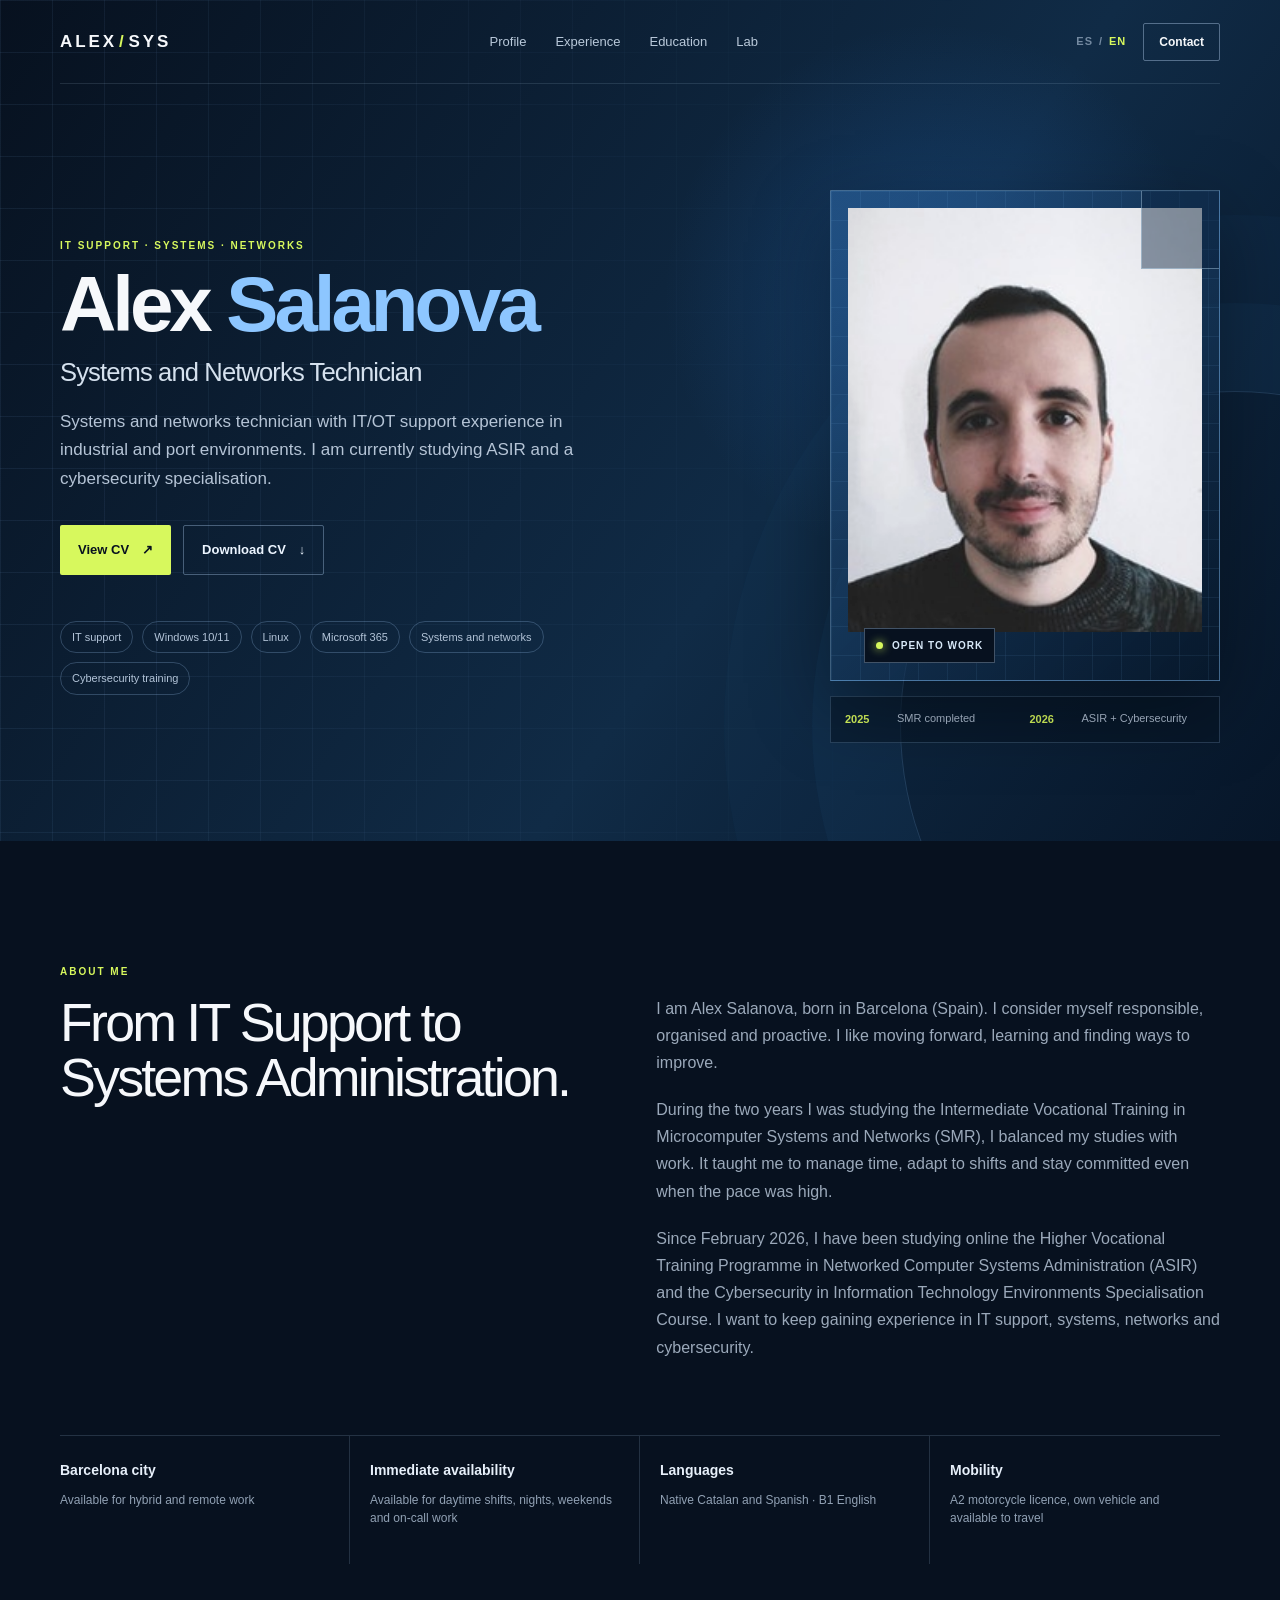
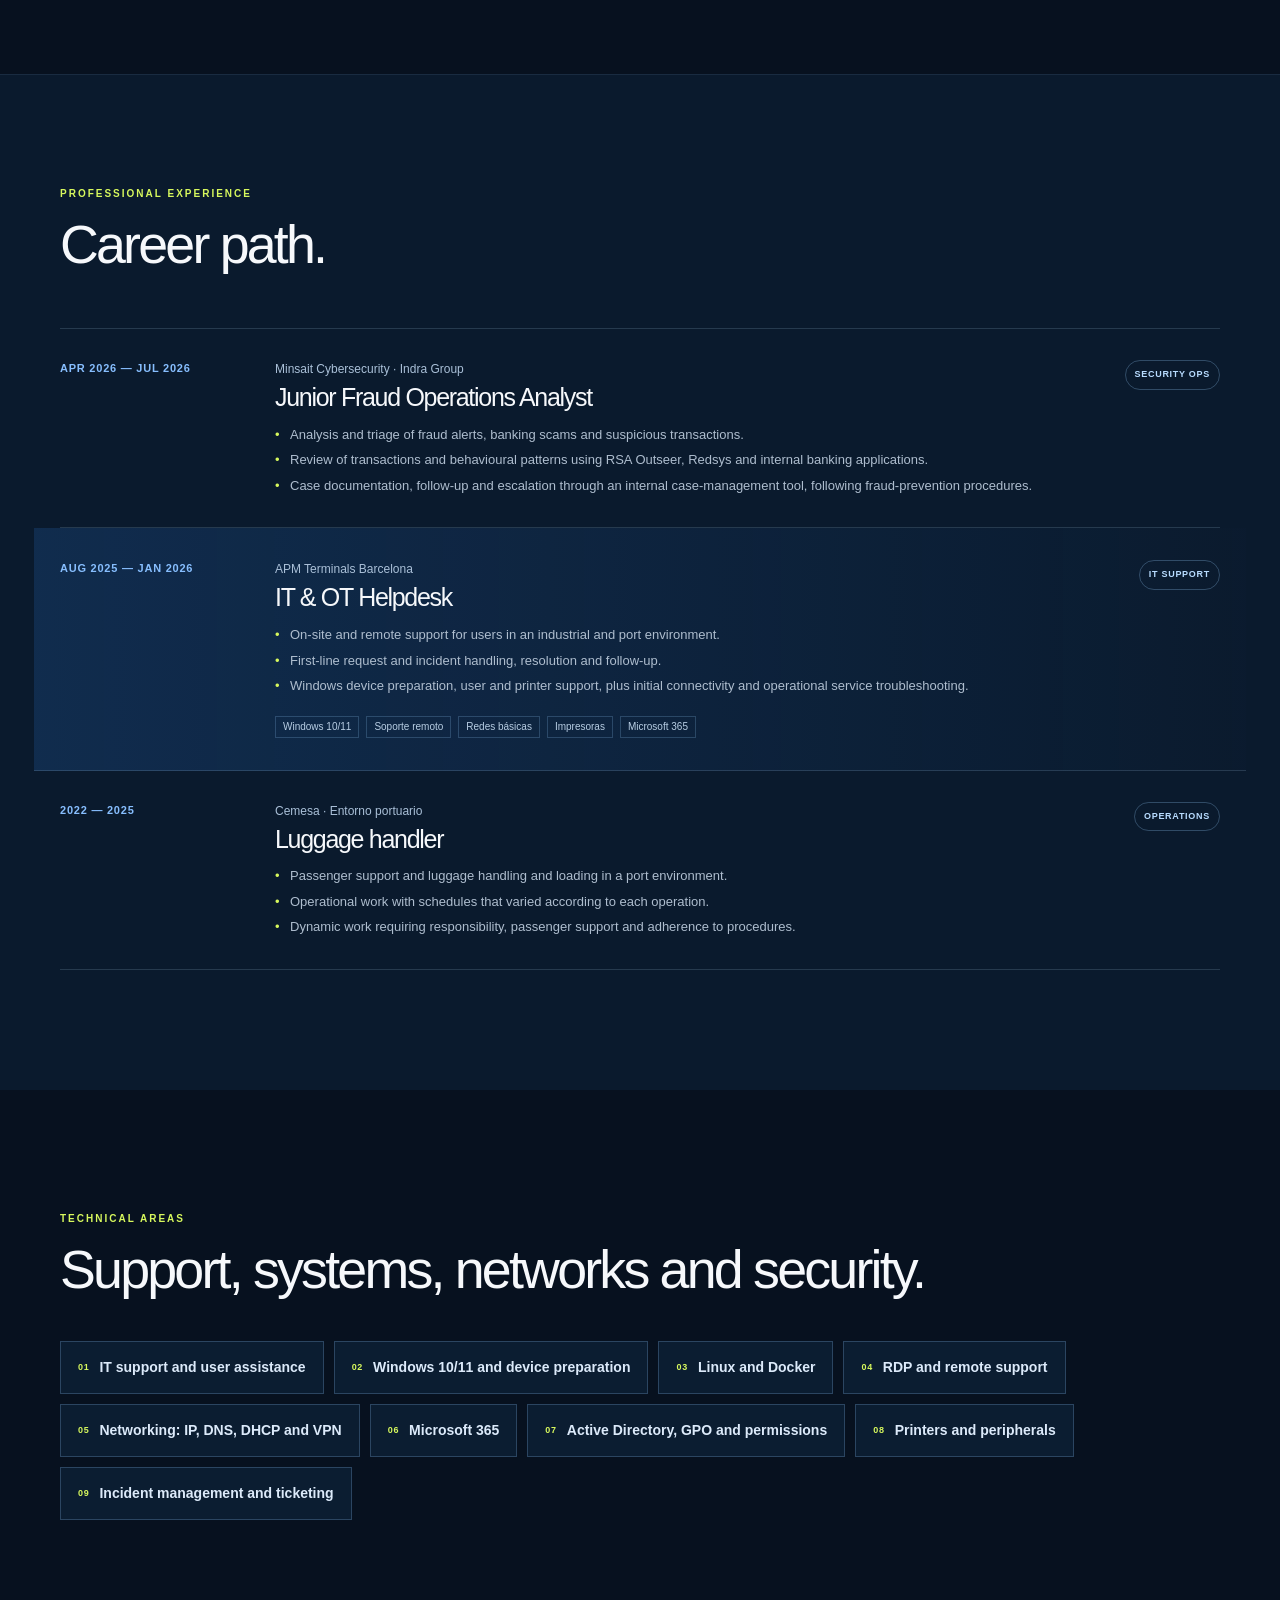
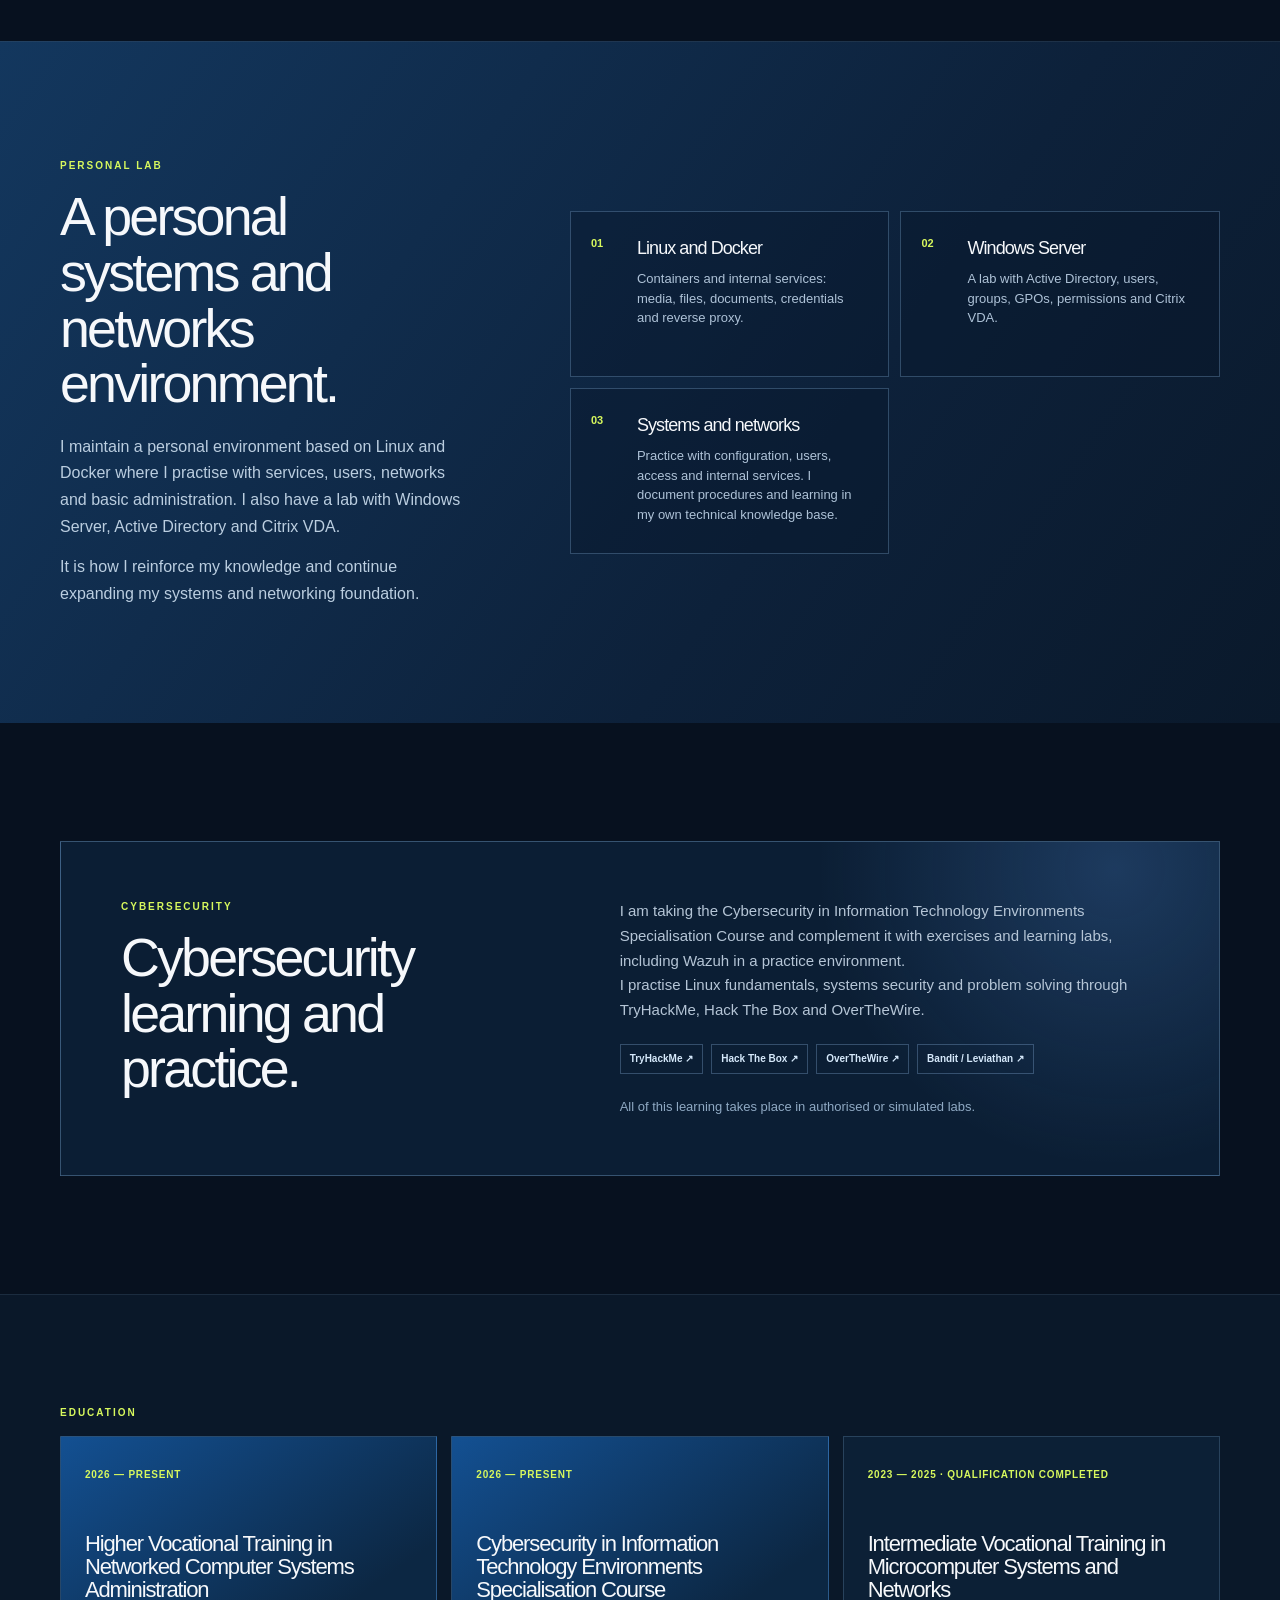
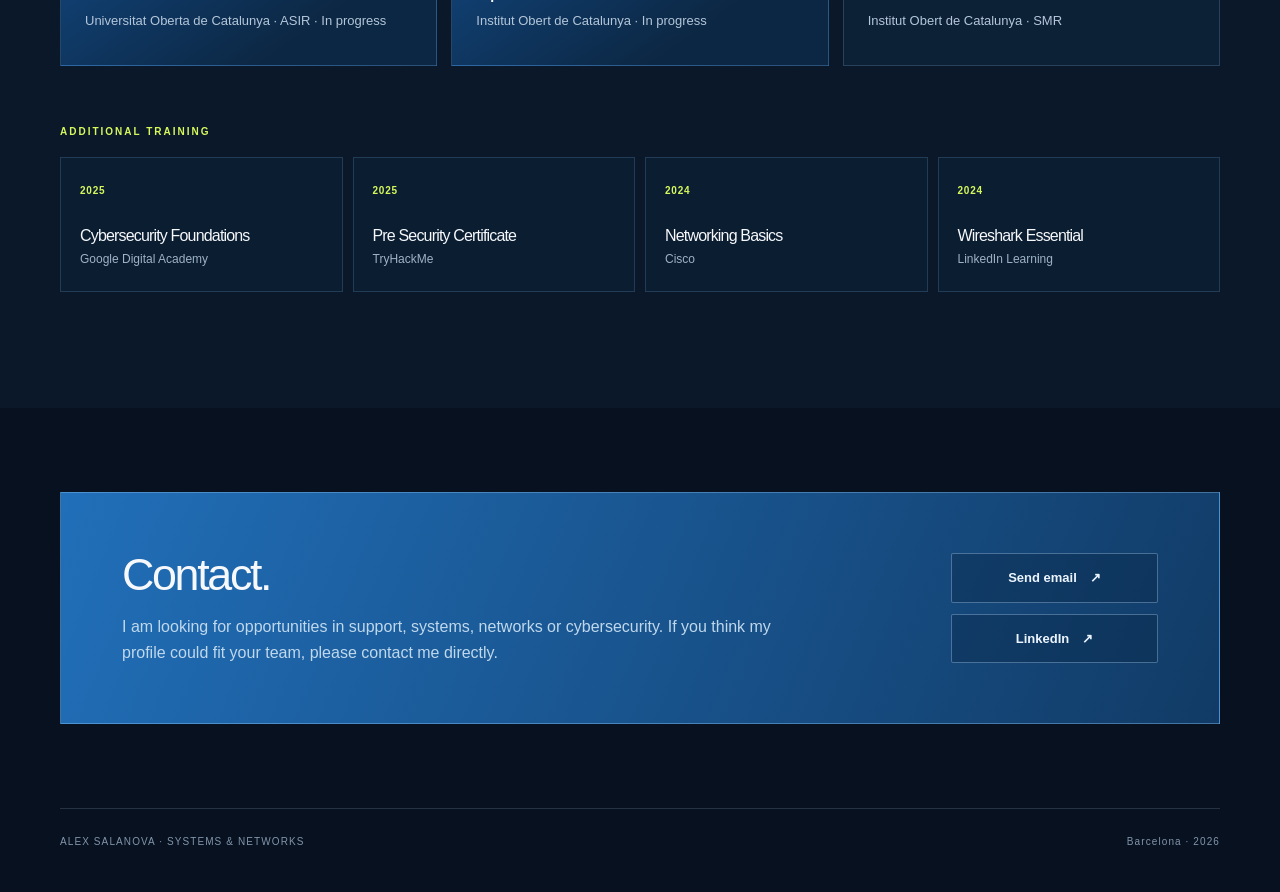
==== en/index.html @ 640f52ad "Add files via upload" ====
<!doctype html>
<html lang="en">
  <head>
    <meta charset="UTF-8" />
    <meta name="viewport" content="width=device-width, initial-scale=1.0" />
    <meta name="description" content="Professional portfolio of Alex Salanova, systems and networks technician based in Barcelona." />
    <meta property="og:title" content="Alex Salanova | Systems and Networks" />
    <meta property="og:description" content="Professional portfolio for IT support, systems, networks and cybersecurity." />
    <meta property="og:image" content="/og.png" />
    <meta property="og:type" content="website" />
    <link rel="icon" href="/favicon.svg" />
    <title>Alex Salanova | Systems and Networks</title>
    <script type="module" crossorigin src="/assets/main-DvFHkrt8.js"></script>
    <link rel="stylesheet" crossorigin href="/assets/main-CwD88zY_.css">
  </head>
  <body>
    <div id="root"></div>
  <script src="/assets/portfolio-text-refinement.js"></script>
  <!-- Cloudflare Pages Analytics --><script defer src='https://static.cloudflareinsights.com/beacon.min.js' data-cf-beacon='{"token": "c6b9587f6db5485daeae5a27935bd191"}'></script><!-- Cloudflare Pages Analytics --></body>
</html>
---- assets/main-CwD88zY_.css ----
/*! tailwindcss v4.2.1 | MIT License | https://tailwindcss.com */
@layer properties{@supports (((-webkit-hyphens:none)) and (not (margin-trim:inline))) or ((-moz-orient:inline) and (not (color:rgb(from red r g b)))){*,:before,:after,::backdrop{--tw-blur:initial;--tw-brightness:initial;--tw-contrast:initial;--tw-grayscale:initial;--tw-hue-rotate:initial;--tw-invert:initial;--tw-opacity:initial;--tw-saturate:initial;--tw-sepia:initial;--tw-drop-shadow:initial;--tw-drop-shadow-color:initial;--tw-drop-shadow-alpha:100%;--tw-drop-shadow-size:initial}}}@layer theme{:root,:host{--font-sans:ui-sans-serif, system-ui, sans-serif, "Apple Color Emoji", "Segoe UI Emoji", "Segoe UI Symbol", "Noto Color Emoji";--font-mono:ui-monospace, SFMono-Regular, Menlo, Monaco, Consolas, "Liberation Mono", "Courier New", monospace;--spacing:.25rem;--default-font-family:var(--font-sans);--default-mono-font-family:var(--font-mono)}}@layer base{*,:after,:before,::backdrop{box-sizing:border-box;border:0 solid;margin:0;padding:0}::file-selector-button{box-sizing:border-box;border:0 solid;margin:0;padding:0}html,:host{-webkit-text-size-adjust:100%;tab-size:4;line-height:1.5;font-family:var(--default-font-family,ui-sans-serif, system-ui, sans-serif, "Apple Color Emoji", "Segoe UI Emoji", "Segoe UI Symbol", "Noto Color Emoji");font-feature-settings:var(--default-font-feature-settings,normal);font-variation-settings:var(--default-font-variation-settings,normal);-webkit-tap-highlight-color:transparent}hr{height:0;color:inherit;border-top-width:1px}abbr:where([title]){-webkit-text-decoration:underline dotted;text-decoration:underline dotted}h1,h2,h3,h4,h5,h6{font-size:inherit;font-weight:inherit}a{color:inherit;-webkit-text-decoration:inherit;-webkit-text-decoration:inherit;-webkit-text-decoration:inherit;-webkit-text-decoration:inherit;text-decoration:inherit}b,strong{font-weight:bolder}code,kbd,samp,pre{font-family:var(--default-mono-font-family,ui-monospace, SFMono-Regular, Menlo, Monaco, Consolas, "Liberation Mono", "Courier New", monospace);font-feature-settings:var(--default-mono-font-feature-settings,normal);font-variation-settings:var(--default-mono-font-variation-settings,normal);font-size:1em}small{font-size:80%}sub,sup{vertical-align:baseline;font-size:75%;line-height:0;position:relative}sub{bottom:-.25em}sup{top:-.5em}table{text-indent:0;border-color:inherit;border-collapse:collapse}:-moz-focusring{outline:auto}progress{vertical-align:baseline}summary{display:list-item}ol,ul,menu{list-style:none}img,svg,video,canvas,audio,iframe,embed,object{vertical-align:middle;display:block}img,video{max-width:100%;height:auto}button,input,select,optgroup,textarea{font:inherit;font-feature-settings:inherit;font-variation-settings:inherit;letter-spacing:inherit;color:inherit;opacity:1;background-color:#0000;border-radius:0}::file-selector-button{font:inherit;font-feature-settings:inherit;font-variation-settings:inherit;letter-spacing:inherit;color:inherit;opacity:1;background-color:#0000;border-radius:0}:where(select:is([multiple],[size])) optgroup{font-weight:bolder}:where(select:is([multiple],[size])) optgroup option{padding-inline-start:20px}::file-selector-button{margin-inline-end:4px}::placeholder{opacity:1}@supports (not ((-webkit-appearance:-apple-pay-button))) or (contain-intrinsic-size:1px){::placeholder{color:currentColor}@supports (color:color-mix(in lab, red, red)){::placeholder{color:color-mix(in oklab, currentcolor 50%, transparent)}}}textarea{resize:vertical}::-webkit-search-decoration{-webkit-appearance:none}::-webkit-date-and-time-value{min-height:1lh;text-align:inherit}::-webkit-datetime-edit{display:inline-flex}::-webkit-datetime-edit-fields-wrapper{padding:0}::-webkit-datetime-edit{padding-block:0}::-webkit-datetime-edit-year-field{padding-block:0}::-webkit-datetime-edit-month-field{padding-block:0}::-webkit-datetime-edit-day-field{padding-block:0}::-webkit-datetime-edit-hour-field{padding-block:0}::-webkit-datetime-edit-minute-field{padding-block:0}::-webkit-datetime-edit-second-field{padding-block:0}::-webkit-datetime-edit-millisecond-field{padding-block:0}::-webkit-datetime-edit-meridiem-field{padding-block:0}::-webkit-calendar-picker-indicator{line-height:1}:-moz-ui-invalid{box-shadow:none}button,input:where([type=button],[type=reset],[type=submit]){appearance:button}::file-selector-button{appearance:button}::-webkit-inner-spin-button{height:auto}::-webkit-outer-spin-button{height:auto}[hidden]:where(:not([hidden=until-found])){display:none!important}}@layer components;@layer utilities{.visible{visibility:visible}.relative{position:relative}.start{inset-inline-start:var(--spacing)}.end{inset-inline-end:var(--spacing)}.flex{display:flex}.hidden{display:none}.table{display:table}.resize{resize:both}.blur{--tw-blur:blur(8px);filter:var(--tw-blur,) var(--tw-brightness,) var(--tw-contrast,) var(--tw-grayscale,) var(--tw-hue-rotate,) var(--tw-invert,) var(--tw-saturate,) var(--tw-sepia,) var(--tw-drop-shadow,)}}:root{--ink:#f6f8fb;--muted:#9ba9ba;--soft:#d8e3ef;--night:#07111f;--navy:#0b1d32;--blue:#58a6ff;--lime:#d7f85d;--line:#b1d2f22b}*{box-sizing:border-box}html{scroll-behavior:smooth}body{color:var(--ink);background:var(--night);margin:0;font-family:Arial,Helvetica,sans-serif}a{color:inherit;text-decoration:none}.shell{width:min(1160px,100% - 48px);margin:0 auto}h1,h2,h3,p{margin-top:0}h1,h2,h3{letter-spacing:-.052em}.hero{background:radial-gradient(circle at 73% 35%,#2a7ee43d,#0000 25%),linear-gradient(125deg,#07111f 0%,#102b46 60%,#071629 100%);min-height:770px;position:relative;overflow:hidden}.hero:before{content:"";background-image:linear-gradient(#80b1e717 1px,#0000 1px),linear-gradient(90deg,#80b1e717 1px,#0000 1px);background-size:52px 52px;position:absolute;inset:0;-webkit-mask-image:linear-gradient(90deg,#000,#0000 76%);mask-image:linear-gradient(90deg,#000,#0000 76%)}.hero:after{content:"";border:1px solid #87c4ff2e;border-radius:50%;width:670px;height:670px;position:absolute;bottom:-220px;right:-290px;box-shadow:0 0 0 88px #419aff09,0 0 0 176px #419aff06}.nav{z-index:2;border-bottom:1px solid #c0dbf621;justify-content:space-between;align-items:center;height:84px;display:flex;position:relative}.brand{letter-spacing:.17em;font-size:17px;font-weight:800}.brand span{color:var(--lime);padding:0 2px}.nav-links{color:#b9c9da;gap:29px;font-size:13px;display:flex}.nav-links a:hover{color:#fff}.nav-cta{border:1px solid #c5e0ff61;border-radius:2px;padding:9px 15px;font-size:12px;font-weight:700}.hero-grid{z-index:1;grid-template-columns:1fr .9fr;align-items:center;gap:95px;padding:106px 0 98px;display:grid;position:relative}.eyebrow,.section-label{color:var(--lime);letter-spacing:.2em;margin-bottom:16px;font-size:10px;font-weight:800}h1{margin-bottom:24px;font-size:clamp(54px,6.1vw,83px);font-weight:800;line-height:.91}h1 span{color:#8dc6ff}h1 small{color:#d5e1ee;letter-spacing:-.035em;margin-top:21px;font-size:clamp(19px,2vw,26px);font-weight:500;display:block}.hero-text{color:#b5c4d6;max-width:574px;font-size:17px;line-height:1.68}.hero-actions{flex-wrap:wrap;gap:12px;margin-top:32px;display:flex}.button{border-radius:2px;justify-content:center;align-items:center;gap:13px;padding:14px 18px;font-size:13px;font-weight:800;transition:transform .18s,background .18s;display:inline-flex}.button:hover{transform:translateY(-2px)}.button.primary{color:#07111f;background:var(--lime)}.button.secondary{color:#ecf5ff;border:1px solid #bddcff57}.hero-meta{flex-wrap:wrap;gap:9px;margin-top:46px;display:flex}.hero-meta span{color:#b3c4d8;border:1px solid #a6d0ff3d;border-radius:20px;padding:7px 11px;font-size:11px}.hero-profile{justify-self:end;width:min(390px,100%);position:relative}.photo-frame{background:linear-gradient(135deg,#3e89d959,#07182bcc);border:1px solid #9ad1ff5c;width:100%;padding:17px 17px 0;position:relative;overflow:hidden;box-shadow:0 27px 72px #00000059}.photo-frame:before{z-index:1;content:"";background:#09233e73;border-bottom:1px solid #c3e6ff66;border-left:1px solid #c3e6ff66;width:78px;height:78px;position:absolute;top:0;right:0}.photo-grid{opacity:.26;background-image:linear-gradient(#87c9ff4d 1px,#0000 1px),linear-gradient(90deg,#87c9ff4d 1px,#0000 1px);background-size:29px 29px;position:absolute;inset:0}.photo-frame img{object-fit:cover;object-position:center top;filter:contrast(1.05)saturate(.88);width:100%;height:424px;display:block;position:relative}.photo-label{z-index:2;background:var(--night);color:#d8e9f9;letter-spacing:.1em;border:1px solid #bedeff52;align-items:center;gap:9px;margin:-19px 0 17px 16px;padding:9px 11px;font-size:10px;font-weight:800;display:inline-flex;position:relative}.photo-label i{background:var(--lime);width:7px;height:7px;box-shadow:0 0 10px var(--lime);border-radius:50%}.profile-strip{background:#0615258c;border:1px solid #a3d0ff33;grid-template-columns:43px 1fr 43px 1fr;gap:9px;margin-top:15px;padding:14px;display:grid}.profile-strip span{color:var(--lime);font-size:11px;font-weight:800}.profile-strip p{color:#aebdd0;margin:0;font-size:11px;line-height:1.35}.intro{padding:123px 0 110px}.intro-layout{grid-template-columns:1.1fr .9fr;gap:110px;display:grid}.intro h2,.section-heading h2,.skills-heading h2,.lab-copy h2,.cyber-panel h2,.contact-card h2{margin-bottom:0;font-size:clamp(35px,4.2vw,56px);line-height:1.035}.intro-copy{color:var(--muted);font-size:16px;line-height:1.7}.intro-copy p+p{margin-top:20px}.facts-grid{border-top:1px solid var(--line);grid-template-columns:repeat(4,1fr);margin-top:74px;display:grid}.facts-grid div{border-right:1px solid var(--line);min-height:128px;padding:24px 20px 13px 0}.facts-grid div+div{padding-left:20px}.facts-grid div:last-child{border-right:none}.facts-grid b{color:#e7f0fa;font-size:14px;display:block}.facts-grid span{color:#91a1b4;margin-top:11px;font-size:12px;line-height:1.48;display:block}.experience{background:#0a1a2d;border-top:1px solid #aed5fd17;padding:111px 0 120px}.section-heading{grid-template-columns:1fr .72fr;align-items:end;gap:80px;display:grid}.section-heading>p{color:var(--muted);margin-bottom:5px;line-height:1.64}.timeline{border-top:1px solid var(--line);margin-top:56px}.timeline-item{border-bottom:1px solid var(--line);grid-template-columns:185px 1fr 122px;gap:30px;padding:31px 0;display:grid}.timeline-item.featured{background:linear-gradient(90deg,#2a74d033,#102f5108);margin:0 -26px;padding:32px 26px}.date{color:#87befe;letter-spacing:.07em;font-size:11px;font-weight:800}.role>p{color:#aac0d8;margin-bottom:7px;font-size:12px}.role h3{margin-bottom:14px;font-size:25px;line-height:1.02}.role ul{color:#aebdce;margin:0;padding:0;font-size:13px;line-height:1.58;list-style:none}.role li{margin-top:5px;padding-left:15px;position:relative}.role li:before{color:var(--lime);content:"•";position:absolute;left:0}.timeline-tag{color:#b8dcff;letter-spacing:.08em;border:1px solid #98cfff45;border-radius:20px;place-self:start end;padding:7px 9px;font-size:9px;font-weight:800}.muted-item{opacity:.84}.skills-section{padding:121px 0}.skill-cloud{flex-wrap:wrap;gap:10px;margin-top:44px;display:flex}.skill-cloud span{color:#dceafa;background:#0b1d31;border:1px solid #99cafc3b;align-items:center;gap:10px;padding:15px 17px;font-size:14px;font-weight:700;display:inline-flex}.skill-cloud i{color:var(--lime);letter-spacing:.08em;font-size:9px;font-style:normal}.skills-note{color:#8fa0b4;max-width:700px;margin:25px 0 0;font-size:12px;line-height:1.55}.lab-section{background:linear-gradient(125deg,#13375e,#0d213a 63%,#0a192b);border-top:1px solid #afd7ff1c;padding:116px 0}.lab-layout{grid-template-columns:.77fr 1.23fr;align-items:center;gap:103px;display:grid}.lab-copy>p:not(.section-label){color:#bbcee0;max-width:450px;margin:22px 0 0;line-height:1.66}.lab-cards{gap:11px;display:grid}.lab-cards article{background:#0716275c;border:1px solid #9ed1ff42;grid-template-columns:48px 1fr;gap:12px;padding:23px 20px;display:grid}.lab-cards span{color:var(--lime);font-size:11px;font-weight:800}.lab-cards h3{margin:0 0 7px;font-size:18px}.lab-cards p{color:#aec2d7;grid-column:2;margin:0;font-size:13px;line-height:1.5}.cyber-section{padding:118px 0}.cyber-panel{background:radial-gradient(circle at 91% 8%,#5b9ef538,#0000 27%),#0b1e34;border:1px solid #97ccfc4d;grid-template-columns:.85fr 1.15fr;gap:100px;padding:57px 60px;display:grid}.cyber-copy{color:#b5c5d6;font-size:15px;line-height:1.65}.cyber-copy p:last-child{margin-bottom:0}.education-section{background:#0a1829;border-top:1px solid #add4fa1a;padding:110px 0 116px}.education-grid{grid-template-columns:repeat(3,1fr);gap:14px;display:grid}.education-grid article{background:#0c2036;border:1px solid #97c7f633;min-height:230px;padding:24px}.education-grid article.current{background:linear-gradient(145deg,#135092,#0c2743 75%)}.education-grid span{color:var(--lime);letter-spacing:.08em;font-size:10px;font-weight:800}.education-grid h3{margin:48px 0 11px;font-size:22px;line-height:1.04}.education-grid p{color:#b4c6d9;margin:0;font-size:13px;line-height:1.45}.contact-section{padding:84px 0}.contact-card{background:linear-gradient(112deg,#216fb9,#113b66);border:1px solid #99d0ff5e;justify-content:space-between;align-items:center;gap:44px;padding:58px 61px;display:flex}.contact-card>div:first-child{max-width:680px}.contact-card h2{font-size:clamp(34px,3.5vw,50px)}.contact-card p:not(.section-label){color:#c0d8ec;margin:17px 0 0;line-height:1.6}.contact-actions{flex-direction:column;flex:none;align-items:stretch;gap:11px;min-width:207px;display:flex}.contact-actions .secondary{background:#071b3145}.footer{border-top:1px solid var(--line);color:#8295ab;letter-spacing:.11em;justify-content:space-between;gap:20px;padding:25px 0 43px;font-size:10px;display:flex}@media (width<=840px){.shell{width:min(100% - 34px,1160px)}.nav-links{display:none}.hero{min-height:auto}.hero-grid,.intro-layout,.section-heading,.lab-layout,.cyber-panel{grid-template-columns:1fr;gap:40px}.hero-grid{padding:79px 0 80px}.hero-profile{justify-self:start;max-width:390px}.facts-grid{grid-template-columns:repeat(2,1fr);margin-top:53px}.facts-grid div:nth-child(2){border-right:none}.facts-grid div:nth-child(n+3){border-top:1px solid var(--line)}.timeline-item{grid-template-columns:145px 1fr}.timeline-tag{grid-column:2;justify-self:start}.timeline-item.featured{margin:0 -14px;padding:30px 14px}.education-grid{grid-template-columns:1fr}.education-grid article{min-height:185px}.education-grid h3{margin-top:32px}.contact-card{flex-direction:column;align-items:flex-start;padding:43px 31px}.contact-actions{width:100%;max-width:330px}.intro,.skills-section,.cyber-section{padding:85px 0}.experience,.lab-section,.education-section{padding:86px 0}}@media (width<=520px){.nav{height:71px}.nav-cta{padding:8px 10px}.hero-grid{padding:62px 0}h1{font-size:51px}.hero-actions .button{width:100%}.photo-frame img{height:382px}.profile-strip{grid-template-columns:40px 1fr}.profile-strip p:nth-of-type(2){grid-column:2}.facts-grid{grid-template-columns:1fr}.facts-grid div,.facts-grid div+div{border-right:0;border-top:1px solid var(--line);padding-left:0}.facts-grid div:first-child{border-top:0}.timeline-item{grid-template-columns:1fr;gap:13px}.timeline-tag{grid-column:1}.role h3{font-size:23px}.cyber-panel{padding:38px 25px}.footer{flex-direction:column}.contact-card{padding:36px 23px}}.nav-right{align-items:center;gap:17px;display:flex}.language-switch{color:#748aa1;letter-spacing:.09em;align-items:center;gap:6px;font-size:11px;font-weight:800;display:inline-flex}.language-switch a:hover,.language-switch a.active{color:var(--lime)}.tool-row{flex-wrap:wrap;gap:7px;margin-top:19px;display:flex}.tool-row span{color:#b8cee4;border:1px solid #98cfff36;padding:5px 7px;font-size:10px;line-height:1}.lab-cards{grid-template-columns:repeat(2,minmax(0,1fr))}.lab-cards article{grid-template-columns:34px 1fr;min-height:166px}.lab-cards p{grid-column:auto}.cyber-tags{flex-wrap:wrap;gap:8px;margin-top:21px;display:flex}.cyber-tags a{color:#d5e8fa;border:1px solid #a2cffd45;padding:6px 9px;font-size:10px;font-weight:700;transition:background .18s,color .18s,border-color .18s}.cyber-tags a:hover{background:var(--lime);border-color:var(--lime);color:#07111f}.cyber-note{color:#8fa9c3;font-size:13px;margin:22px 0 0!important}.lab-copy>p+p{margin-top:14px!important}.course-block{margin-top:58px}.course-block>.section-label{margin-bottom:18px}.course-list{grid-template-columns:repeat(4,minmax(0,1fr));gap:10px;display:grid}.course-list article{background:#0c2036a8;border:1px solid #97c7f62e;min-height:135px;padding:19px}.course-list span{color:var(--lime);letter-spacing:.08em;font-size:10px;font-weight:800}.course-list h3{margin:26px 0 7px;font-size:16px;line-height:1.1}.course-list p{color:#9fb2c6;margin:0;font-size:12px;line-height:1.4}.contact-actions .primary{color:#ecf5ff;background:#071b3145;border:1px solid #bddcff57}.contact-actions .primary:hover,.contact-actions .secondary:hover{border-color:var(--lime);background:var(--lime);color:#07111f}.section-heading.single-heading{grid-template-columns:1fr}.hero-signal-curtain{z-index:0;opacity:.28;pointer-events:none;width:176px;position:absolute;top:84px;bottom:0;right:max(18px,50% - 710px);overflow:hidden;-webkit-mask-image:linear-gradient(#0000,#000 11% 82%,#0000);mask-image:linear-gradient(#0000,#000 11% 82%,#0000)}.hero-signal-curtain:before{content:"";background:linear-gradient(90deg,#0000,#3ea6ff14 40%,#7dffbc24);position:absolute;inset:0}.hero-signal-curtain:after{content:"";background:linear-gradient(#0000,#ace7ff94,#0000);width:1px;position:absolute;top:0;bottom:0;right:12px;box-shadow:0 0 20px #68cdff59}.hero-signal-curtain span{color:#8affc1;letter-spacing:.13em;text-shadow:0 0 13px #59f4a7eb;font-family:Courier New,monospace;font-size:9px;font-style:normal;font-weight:700;line-height:1.72;animation:17s linear infinite hero-curtain-fall;position:absolute;top:0}.hero-signal-curtain span:first-of-type{animation-delay:-10s;left:8%}.hero-signal-curtain span:nth-of-type(2){animation-duration:21s;animation-delay:-3s;left:29%}.hero-signal-curtain span:nth-of-type(3){animation-duration:18s;animation-delay:-14s;left:49%}.hero-signal-curtain span:nth-of-type(4){animation-duration:22s;animation-delay:-6s;left:69%}.hero-signal-curtain span:nth-of-type(5){animation-duration:19s;animation-delay:-17s;left:87%}.curtain-glow{z-index:1;background:var(--lime);width:5px;height:5px;box-shadow:0 0 13px var(--lime);border-radius:50%;animation:4.8s ease-in-out infinite curtain-glow;position:absolute;top:37%;right:11px}@keyframes hero-curtain-fall{0%{transform:translateY(-105px)}to{transform:translateY(690px)}}@keyframes curtain-glow{0%,13%{opacity:0;transform:translateY(-165px)}23%{opacity:1}67%{opacity:1;transform:translateY(236px)}78%,to{opacity:0;transform:translateY(315px)}}.intro-section{position:relative;overflow:hidden}.intro{z-index:1;position:relative}.about-atmosphere{pointer-events:none;position:absolute;inset:0}.about-rail{opacity:.22;width:96px;position:absolute;top:104px;bottom:74px;overflow:hidden;-webkit-mask-image:linear-gradient(#0000,#000 13% 82%,#0000);mask-image:linear-gradient(#0000,#000 13% 82%,#0000)}.rail-left{left:max(16px,50% - 710px)}.rail-right{right:max(16px,50% - 710px)}.about-rail i{color:#79ffbb;letter-spacing:.13em;text-shadow:0 0 12px #5af0a5b8;font-family:Courier New,monospace;font-size:9px;font-style:normal;line-height:1.72;animation:17s linear infinite about-fall;position:absolute;top:0}.rail-left i:first-child{animation-delay:-11s;left:10%}.rail-left i:nth-child(2){animation-duration:22s;animation-delay:-3s;left:56%}.rail-left i:nth-child(3){animation-duration:19s;animation-delay:-16s;left:29%}.rail-right i:first-child{animation-duration:19s;animation-delay:-7s;right:8%}.rail-right i:nth-child(2){animation-duration:23s;animation-delay:-14s;right:54%}.rail-right i:nth-child(3){animation-duration:21s;animation-delay:-2s;right:30%}@media (width>=841px){.intro-layout{grid-template-columns:.96fr 1.04fr;gap:76px}}.hero-name .name-word{color:inherit;white-space:nowrap;display:inline-flex}.hero-name .name-last{color:#8dc6ff}.hero-name .name-letter{color:inherit;text-align:center;font-style:normal;transition:color .22s,text-shadow .22s;display:inline-block}.photo-frame{transform-style:preserve-3d;transition:transform .45s cubic-bezier(.22,1,.36,1),border-color .3s,box-shadow .45s;transform:perspective(1100px)rotateY(0)translateY(0)}.photo-frame img{transition:transform .55s cubic-bezier(.22,1,.36,1),filter .4s}.photo-grid{transition:opacity .35s,transform .55s cubic-bezier(.22,1,.36,1)}.photo-frame:after{z-index:3;opacity:0;pointer-events:none;content:"";background:linear-gradient(#0000,#d6f7ff33,#0000);height:19%;position:absolute;top:-26%;left:0;right:0}.profile-strip{transition:transform .38s cubic-bezier(.22,1,.36,1),border-color .3s,background .3s}@media (hover:hover) and (pointer:fine){.hero-profile:hover .photo-frame{border-color:#d7f85da8;transform:perspective(1100px)rotateY(-2.2deg)translateY(-8px);box-shadow:0 37px 88px #00000070}.hero-profile:hover .photo-frame img{filter:contrast(1.08)saturate(.98);transform:scale(1.035)}.hero-profile:hover .photo-grid{opacity:.38;transform:scale(1.05)}.hero-profile:hover .photo-frame:after{opacity:1;animation:1.15s cubic-bezier(.22,1,.36,1) both profile-scan}.hero-profile:hover .profile-strip{background:#071b31c7;border-color:#d7f85d4f;transform:translateY(3px)}}@keyframes profile-scan{0%{transform:translateY(-10%)}to{transform:translateY(650%)}}@supports (animation-timeline:view()){.intro>.section-label,.intro-layout,.facts-grid,.section-heading.single-heading,.timeline-item,.skills-heading,.skill-cloud,.skills-note,.lab-copy,.lab-cards article:not(.lab-signal),.cyber-panel,.education-section>.shell>.section-label,.education-grid article,.course-block,.contact-card{animation:.74s cubic-bezier(.22,1,.36,1) both portfolio-reveal;animation-timeline:view();animation-range:entry 7% cover 30%}.timeline-item:nth-child(2),.lab-cards article:nth-child(2),.education-grid article:nth-child(2){animation-range:entry 12% cover 35%}.timeline-item:nth-child(3),.lab-cards article:nth-child(3),.education-grid article:nth-child(3){animation-range:entry 17% cover 40%}}@keyframes portfolio-reveal{0%{opacity:0;transform:translateY(24px)}to{opacity:1;transform:translateY(0)}}@media (prefers-reduced-motion:reduce){.hero-name .name-letter,.photo-frame,.photo-frame img,.photo-grid,.profile-strip{transition:none}.photo-frame:after,.intro>.section-label,.intro-layout,.facts-grid,.section-heading.single-heading,.timeline-item,.skills-heading,.skill-cloud,.skills-note,.lab-copy,.lab-cards article:not(.lab-signal),.cyber-panel,.education-section>.shell>.section-label,.education-grid article,.course-block,.contact-card{animation:none!important}}@media (hover:hover) and (pointer:fine){.hero-name.is-scrambling .name-letter,.hero-name.is-scrambling .name-letter:nth-child(odd),.hero-name.is-scrambling .name-letter:nth-child(2n){color:var(--lime);text-shadow:0 0 18px #d7f85d2e;transform:none}}@keyframes about-fall{0%{transform:translateY(-90px)}to{transform:translateY(calc(100% + 150px))}}@media (width<=840px){.about-rail{opacity:.14;width:52px}.rail-left{left:4px}.rail-right{right:4px}.hero-signal-curtain{opacity:.18;width:145px;right:-25px}}@media (width<=520px){.about-atmosphere,.hero-signal-curtain{display:none}}@media (prefers-reduced-motion:reduce){.about-rail i,.hero-signal-curtain span,.curtain-glow{animation:none}}.lab-signal{isolation:isolate;position:relative;overflow:hidden;background:radial-gradient(circle at 78% 20%,#48dca533,#0000 33%),linear-gradient(135deg,#0d2b44,#0b1d31 68%)!important;display:block!important}.lab-signal:before{z-index:-1;content:"";background-image:linear-gradient(#80c0eb21 1px,#0000 1px),linear-gradient(90deg,#80c0eb21 1px,#0000 1px);background-size:22px 22px;position:absolute;inset:0;-webkit-mask-image:linear-gradient(125deg,#000,#0000 86%);mask-image:linear-gradient(125deg,#000,#0000 86%)}.lab-signal:after{z-index:-1;content:"";border:1px solid #caf9623d;border-radius:50%;width:170px;height:170px;position:absolute;bottom:-53px;right:-42px;box-shadow:0 0 0 33px #6ecbff09}.lab-signal-kicker{z-index:2;letter-spacing:.12em;font-family:Courier New,monospace;display:block;position:relative;color:var(--lime)!important;font-size:10px!important}.lab-signal strong{z-index:2;color:#edf6ff;letter-spacing:-.045em;max-width:150px;margin-top:27px;font-size:22px;line-height:1.02;display:block;position:relative}.lab-signal-rain{z-index:1;opacity:.33;width:52%;height:190px;position:absolute;top:-32px;right:5px;overflow:hidden;-webkit-mask-image:linear-gradient(#0000,#000 18% 72%,#0000);mask-image:linear-gradient(#0000,#000 18% 72%,#0000)}.lab-signal-rain i{color:#8dffc5;letter-spacing:.12em;text-shadow:0 0 10px #63f6b3cc;font-family:Courier New,monospace;font-size:8px;font-style:normal;line-height:1.75;animation:10s linear infinite lab-rain;position:absolute;top:0}.lab-signal-rain i:first-child{animation-delay:-7s;left:8%}.lab-signal-rain i:nth-child(2){animation-duration:13s;animation-delay:-2s;left:43%}.lab-signal-rain i:nth-child(3){animation-duration:12s;animation-delay:-9s;left:78%}.lab-signal-lines{z-index:1;width:64%;height:87px;position:absolute;bottom:8px;right:10px}.lab-line{transform-origin:0;background:linear-gradient(90deg,#86d2ff00,#86d2ff8a 24%,#d7f85d9e);height:1px;position:absolute}.line-a{width:64%;top:60px;left:0;transform:rotate(-37deg)}.line-b{width:49%;top:28px;left:42%;transform:rotate(25deg)}.line-c{width:39%;top:68px;left:44%;transform:rotate(-68deg)}.lab-dot{background:#082137c7;border:1px solid #d7f85dbf;border-radius:50%;width:18px;height:18px;animation:3.4s ease-out infinite lab-pulse;position:absolute;box-shadow:0 0 #d7f85d4d,0 0 17px #63e8b03d}.dot-a{top:51px;left:0}.dot-b{animation-delay:1.1s;top:12px;left:59%}.dot-c{border-color:#89cbffcc;animation-delay:2.1s;top:58px;left:77%}.lab-packet{background:var(--lime);width:5px;height:5px;box-shadow:0 0 10px var(--lime);border-radius:50%;animation:4.7s ease-in-out infinite lab-packet;position:absolute;top:58px;left:8px}@keyframes lab-rain{0%{transform:translateY(-40px)}to{transform:translateY(230px)}}@keyframes lab-pulse{0%{box-shadow:0 0 #d7f85d52,0 0 17px #63e8b03d}72%,to{box-shadow:0 0 0 11px #d7f85d00,0 0 17px #63e8b01a}}@keyframes lab-packet{0%,10%{opacity:0;transform:translate(0)}20%{opacity:1}58%{opacity:1;transform:translate(104px,-58px)}70%,to{opacity:0;transform:translate(123px,-67px)}}@media (prefers-reduced-motion:reduce){.lab-signal-rain i,.lab-dot,.lab-packet{animation:none}}@media (width<=840px){.course-list{grid-template-columns:repeat(2,minmax(0,1fr))}}@media (width<=520px){.nav-right{gap:10px}.lab-cards,.course-list{grid-template-columns:1fr}}.lab-signal{display:none!important}@property --tw-blur{syntax:"*";inherits:false}@property --tw-brightness{syntax:"*";inherits:false}@property --tw-contrast{syntax:"*";inherits:false}@property --tw-grayscale{syntax:"*";inherits:false}@property --tw-hue-rotate{syntax:"*";inherits:false}@property --tw-invert{syntax:"*";inherits:false}@property --tw-opacity{syntax:"*";inherits:false}@property --tw-saturate{syntax:"*";inherits:false}@property --tw-sepia{syntax:"*";inherits:false}@property --tw-drop-shadow{syntax:"*";inherits:false}@property --tw-drop-shadow-color{syntax:"*";inherits:false}@property --tw-drop-shadow-alpha{syntax:"<percentage>";inherits:false;initial-value:100%}@property --tw-drop-shadow-size{syntax:"*";inherits:false}
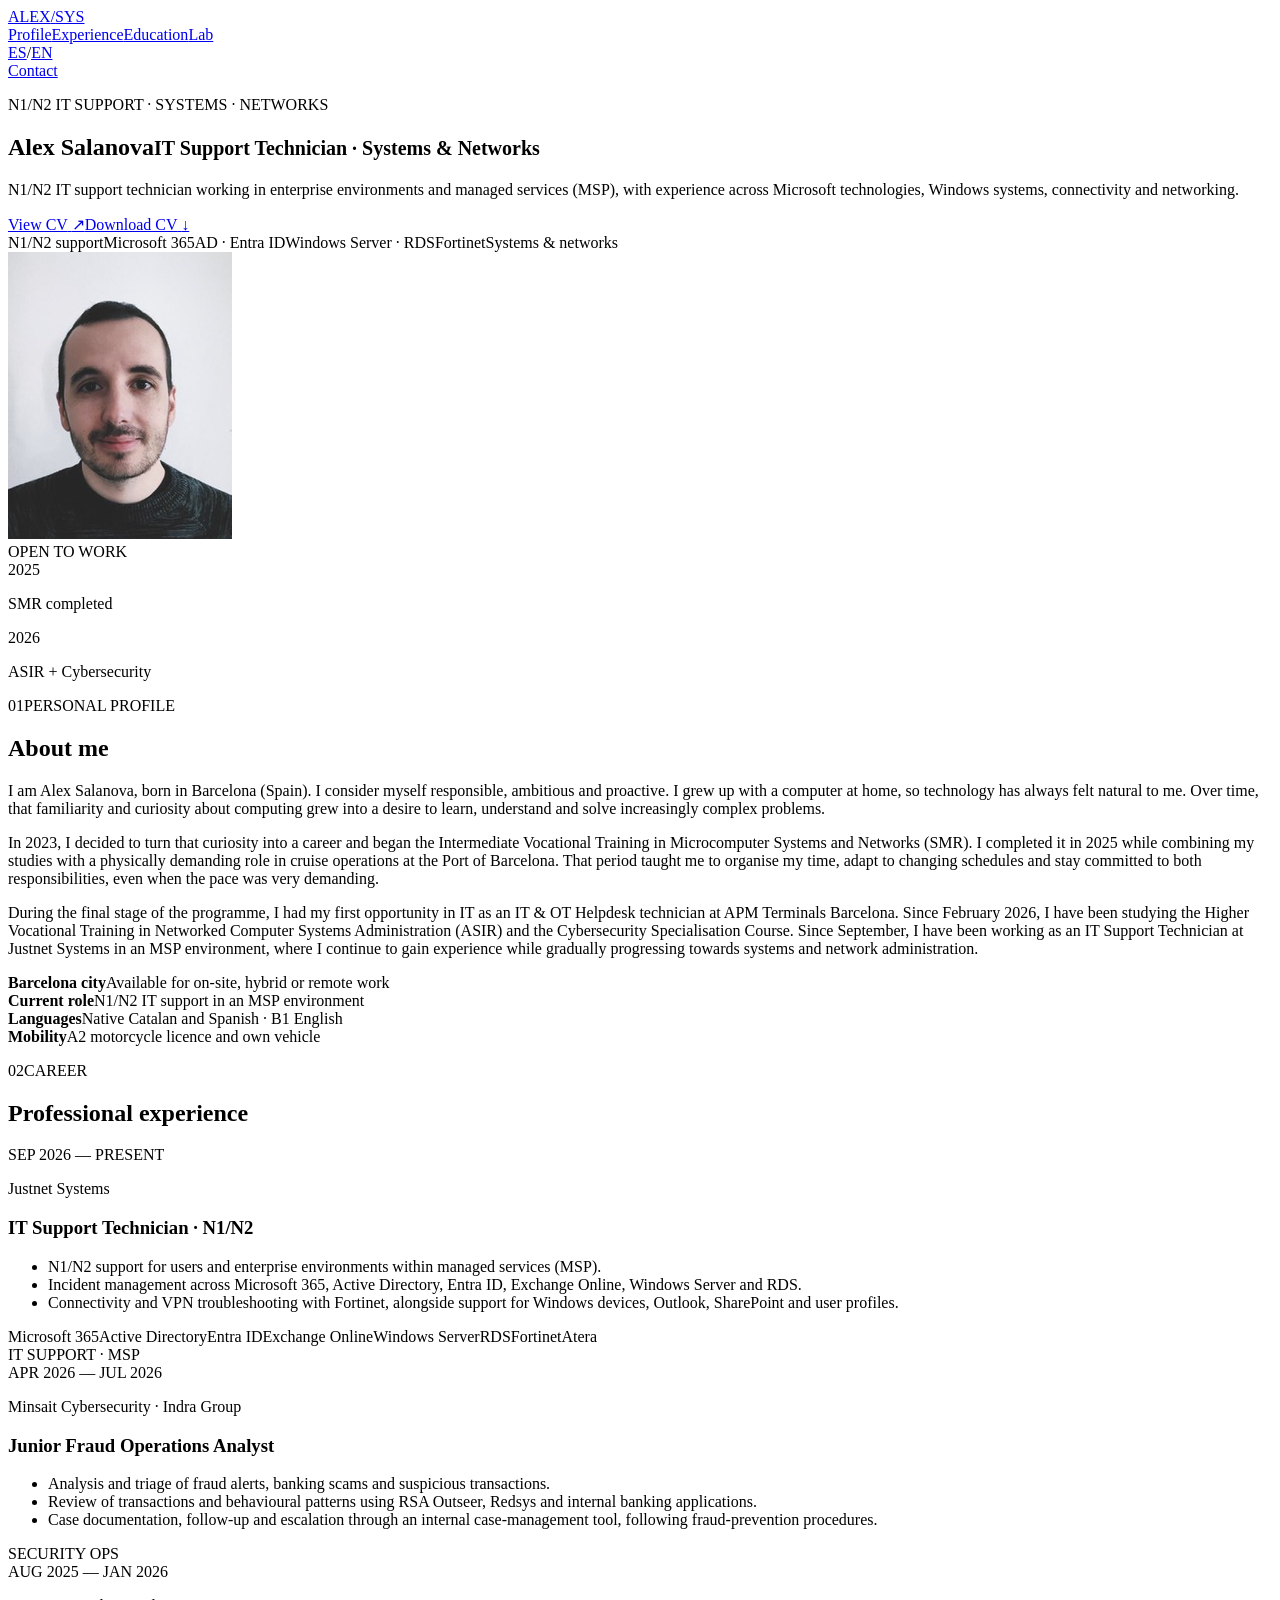
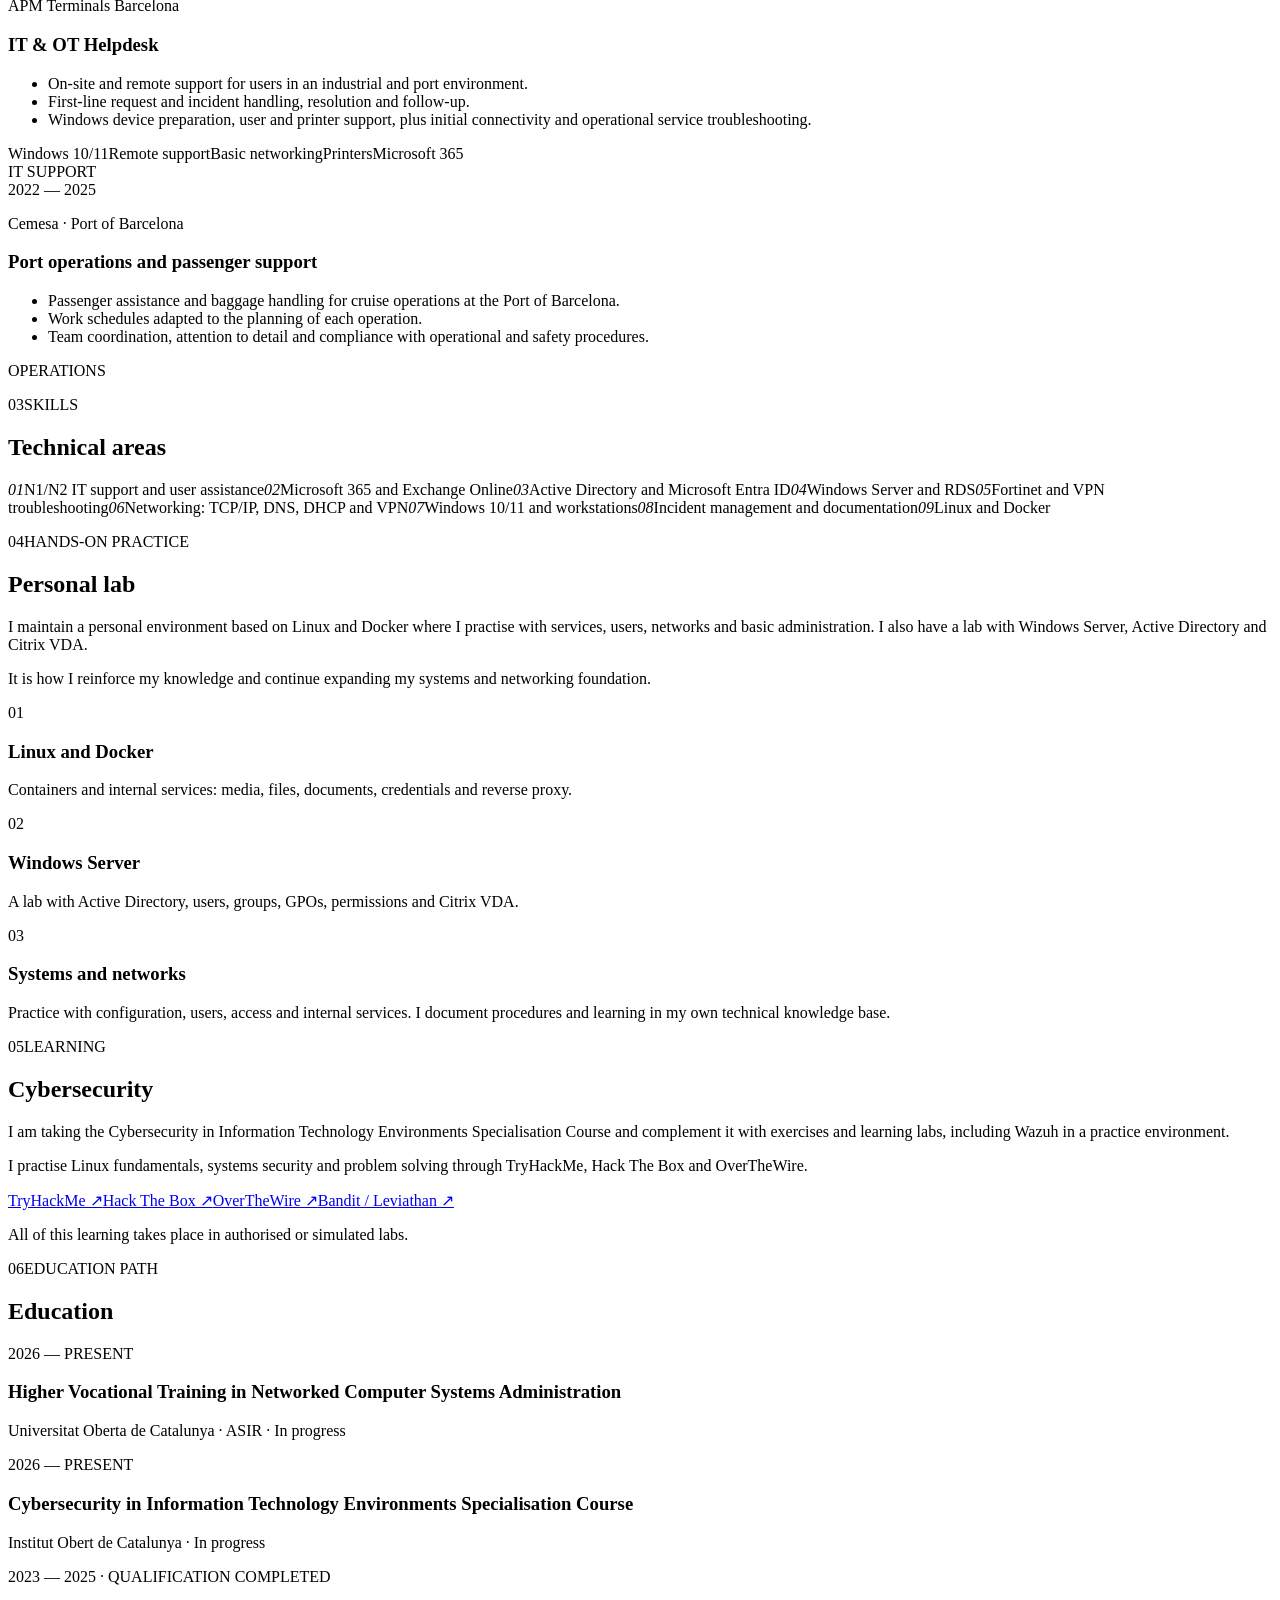
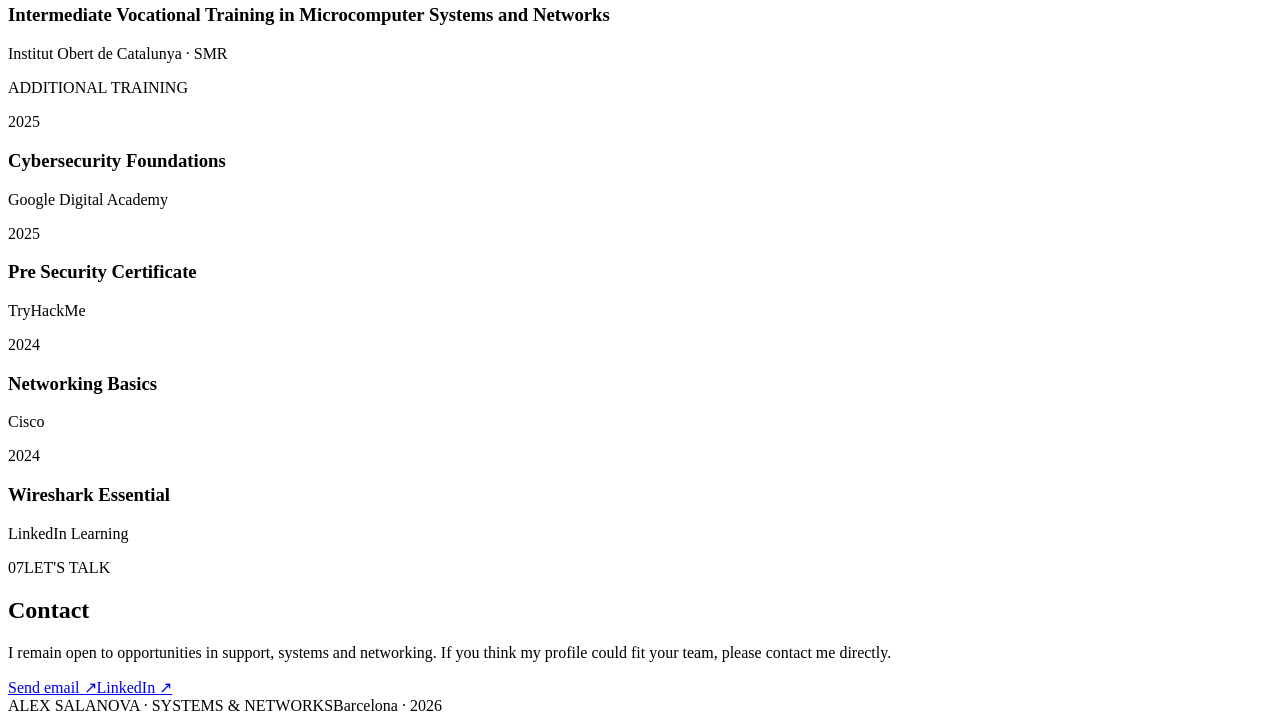
==== commit 2d295687: "Update English portfolio" ====
--- a/en/index.html
+++ b/en/index.html
@@ -1,20 +1,2 @@
-<!doctype html>
-<html lang="en">
-  <head>
-    <meta charset="UTF-8" />
-    <meta name="viewport" content="width=device-width, initial-scale=1.0" />
-    <meta name="description" content="Professional portfolio of Alex Salanova, systems and networks technician based in Barcelona." />
-    <meta property="og:title" content="Alex Salanova | Systems and Networks" />
-    <meta property="og:description" content="Professional portfolio for IT support, systems, networks and cybersecurity." />
-    <meta property="og:image" content="/og.png" />
-    <meta property="og:type" content="website" />
-    <link rel="icon" href="/favicon.svg" />
-    <title>Alex Salanova | Systems and Networks</title>
-    <script type="module" crossorigin src="/assets/main-DvFHkrt8.js"></script>
-    <link rel="stylesheet" crossorigin href="/assets/main-CwD88zY_.css">
-  </head>
-  <body>
-    <div id="root"></div>
-  <script src="/assets/portfolio-text-refinement.js"></script>
-  <!-- Cloudflare Pages Analytics --><script defer src='https://static.cloudflareinsights.com/beacon.min.js' data-cf-beacon='{"token": "c6b9587f6db5485daeae5a27935bd191"}'></script><!-- Cloudflare Pages Analytics --></body>
-</html>
+<!DOCTYPE html><html lang="en"><head><meta charSet="utf-8"/><meta name="viewport" content="width=device-width, initial-scale=1"/><link rel="preload" href="/alex-salanova.jpg" as="image"/><link rel="stylesheet" href="/assets/site.css"><title>Alex Salanova | Systems & Networks</title><meta name="description" content="Professional portfolio of Alex Salanova, an N1/N2 IT support technician with experience in Microsoft 365, Active Directory, Entra ID, Windows Server and networking."/><meta property="og:title" content="Alex Salanova | Systems & Networks"/><meta property="og:description" content="N1/N2 IT support, Microsoft 365, Active Directory, Windows Server and networking."/><meta property="og:image" content="https://alexsysnet.github.io/og.png"/><meta name="twitter:card" content="summary_large_image"/><meta name="twitter:title" content="Alex Salanova | Systems & Networks"/><meta name="twitter:description" content="N1/N2 IT support, Microsoft 365, Active Directory, Windows Server and networking."/><meta name="twitter:image" content="https://alexsysnet.github.io/og.png"/><link rel="shortcut icon" href="/favicon.svg"/><link rel="icon" href="/favicon.svg"/>
+</head><body><main lang="en"><section class="hero" id="inicio"><nav class="nav shell" aria-label="Main navigation"><a class="brand" href="/en" aria-label="Go to homepage">ALEX<span>/</span>SYS</a><div class="nav-links"><a href="#perfil">Profile</a><a href="#experiencia">Experience</a><a href="#formacion">Education</a><a href="#laboratorio">Lab</a></div><div class="nav-right"><div class="language-switch" aria-label="Change language"><a href="/" class="">ES</a><span>/</span><a href="/en" class="active">EN</a></div><a class="nav-cta" href="#contacto">Contact</a></div></nav><div class="shell hero-grid"><div class="hero-copy"><p class="eyebrow">N1/N2 IT SUPPORT · SYSTEMS · NETWORKS</p><h1><span class="name-first">Alex</span> <span class="name-last">Salanova</span><small>IT Support Technician · Systems &amp; Networks</small></h1><p class="hero-text">N1/N2 IT support technician working in enterprise environments and managed services (MSP), with experience across Microsoft technologies, Windows systems, connectivity and networking.</p><div class="hero-actions"><a class="button primary" href="/cv-alex-salanova-public.pdf" target="_blank" rel="noreferrer">View CV<!-- --> <span>↗</span></a><a class="button secondary" href="/cv-alex-salanova-public.pdf" download="">Download CV<!-- --> <span>↓</span></a></div><div class="hero-meta"><span>N1/N2 support</span><span>Microsoft 365</span><span>AD · Entra ID</span><span>Windows Server · RDS</span><span>Fortinet</span><span>Systems &amp; networks</span></div></div><div class="hero-profile" aria-label="Professional profile of Alex Salanova"><div class="photo-frame"><div class="photo-grid"></div><img src="/alex-salanova.jpg" alt="Alex Salanova"/><div class="photo-label"><i></i> OPEN TO WORK</div></div><div class="profile-strip"><span>2025</span><p>SMR completed</p><span>2026</span><p>ASIR + Cybersecurity</p></div></div></div></section><section class="intro shell" id="perfil"><div class="section-title"><p><span>01</span>PERSONAL PROFILE</p><h2>About me</h2></div><div class="intro-copy intro-story"><p>I am Alex Salanova, born in Barcelona (Spain). I consider myself responsible, ambitious and proactive. I grew up with a computer at home, so technology has always felt natural to me. Over time, that familiarity and curiosity about computing grew into a desire to learn, understand and solve increasingly complex problems.</p><p>In 2023, I decided to turn that curiosity into a career and began the Intermediate Vocational Training in Microcomputer Systems and Networks (SMR). I completed it in 2025 while combining my studies with a physically demanding role in cruise operations at the Port of Barcelona. That period taught me to organise my time, adapt to changing schedules and stay committed to both responsibilities, even when the pace was very demanding.</p><p>During the final stage of the programme, I had my first opportunity in IT as an IT &amp; OT Helpdesk technician at APM Terminals Barcelona. Since February 2026, I have been studying the Higher Vocational Training in Networked Computer Systems Administration (ASIR) and the Cybersecurity Specialisation Course. Since September, I have been working as an IT Support Technician at Justnet Systems in an MSP environment, where I continue to gain experience while gradually progressing towards systems and network administration.</p></div><div class="facts-grid" aria-label="Professional details"><div><b>Barcelona city</b><span>Available for on-site, hybrid or remote work</span></div><div><b>Current role</b><span>N1/N2 IT support in an MSP environment</span></div><div><b>Languages</b><span>Native Catalan and Spanish · B1 English</span></div><div><b>Mobility</b><span>A2 motorcycle licence and own vehicle</span></div></div></section><section class="experience" id="experiencia"><div class="shell"><div class="section-title"><p><span>02</span>CAREER</p><h2>Professional experience</h2></div><div class="timeline"><article class="timeline-item featured"><div class="date">SEP 2026 — PRESENT</div><div class="role"><p>Justnet Systems</p><h3>IT Support Technician · N1/N2</h3><ul><li>N1/N2 support for users and enterprise environments within managed services (MSP).</li><li>Incident management across Microsoft 365, Active Directory, Entra ID, Exchange Online, Windows Server and RDS.</li><li>Connectivity and VPN troubleshooting with Fortinet, alongside support for Windows devices, Outlook, SharePoint and user profiles.</li></ul><div class="tool-row" aria-label="Work technologies"><span>Microsoft 365</span><span>Active Directory</span><span>Entra ID</span><span>Exchange Online</span><span>Windows Server</span><span>RDS</span><span>Fortinet</span><span>Atera</span></div></div><span class="timeline-tag">IT SUPPORT · MSP</span></article><article class="timeline-item"><div class="date">APR 2026 — JUL 2026</div><div class="role"><p>Minsait Cybersecurity · Indra Group</p><h3>Junior Fraud Operations Analyst</h3><ul><li>Analysis and triage of fraud alerts, banking scams and suspicious transactions.</li><li>Review of transactions and behavioural patterns using RSA Outseer, Redsys and internal banking applications.</li><li>Case documentation, follow-up and escalation through an internal case-management tool, following fraud-prevention procedures.</li></ul></div><span class="timeline-tag">SECURITY OPS</span></article><article class="timeline-item"><div class="date">AUG 2025 — JAN 2026</div><div class="role"><p>APM Terminals Barcelona</p><h3>IT &amp; OT Helpdesk</h3><ul><li>On-site and remote support for users in an industrial and port environment.</li><li>First-line request and incident handling, resolution and follow-up.</li><li>Windows device preparation, user and printer support, plus initial connectivity and operational service troubleshooting.</li></ul><div class="tool-row" aria-label="Work environments"><span>Windows 10/11</span><span>Remote support</span><span>Basic networking</span><span>Printers</span><span>Microsoft 365</span></div></div><span class="timeline-tag">IT SUPPORT</span></article><article class="timeline-item"><div class="date">2022 — 2025</div><div class="role"><p>Cemesa · <!-- -->Port of Barcelona</p><h3>Port operations and passenger support</h3><ul><li>Passenger assistance and baggage handling for cruise operations at the Port of Barcelona.</li><li>Work schedules adapted to the planning of each operation.</li><li>Team coordination, attention to detail and compliance with operational and safety procedures.</li></ul></div><span class="timeline-tag">OPERATIONS</span></article></div></div></section><section class="skills-section shell"><div class="skills-heading"><div class="section-title"><p><span>03</span>SKILLS</p><h2>Technical areas</h2></div></div><div class="skill-cloud"><span><i>01</i>N1/N2 IT support and user assistance</span><span><i>02</i>Microsoft 365 and Exchange Online</span><span><i>03</i>Active Directory and Microsoft Entra ID</span><span><i>04</i>Windows Server and RDS</span><span><i>05</i>Fortinet and VPN troubleshooting</span><span><i>06</i>Networking: TCP/IP, DNS, DHCP and VPN</span><span><i>07</i>Windows 10/11 and workstations</span><span><i>08</i>Incident management and documentation</span><span><i>09</i>Linux and Docker</span></div></section><section class="lab-section" id="laboratorio"><div class="shell lab-layout"><div class="lab-copy"><div class="section-title"><p><span>04</span>HANDS-ON PRACTICE</p><h2>Personal lab</h2></div><p>I maintain a personal environment based on Linux and Docker where I practise with services, users, networks and basic administration. I also have a lab with Windows Server, Active Directory and Citrix VDA.</p><p>It is how I reinforce my knowledge and continue expanding my systems and networking foundation.</p></div><div class="lab-cards"><article><span>01</span><div><h3>Linux and Docker</h3><p>Containers and internal services: media, files, documents, credentials and reverse proxy.</p></div></article><article><span>02</span><div><h3>Windows Server</h3><p>A lab with Active Directory, users, groups, GPOs, permissions and Citrix VDA.</p></div></article><article><span>03</span><div><h3>Systems and networks</h3><p>Practice with configuration, users, access and internal services. I document procedures and learning in my own technical knowledge base.</p></div></article></div></div></section><section class="cyber-section shell"><div class="cyber-panel"><div><div class="section-title"><p><span>05</span>LEARNING</p><h2>Cybersecurity</h2></div></div><div class="cyber-copy"><p>I am taking the Cybersecurity in Information Technology Environments Specialisation Course and complement it with exercises and learning labs, including Wazuh in a practice environment.</p><p>I practise Linux fundamentals, systems security and problem solving through TryHackMe, Hack The Box and OverTheWire.</p><div class="cyber-tags"><a href="https://tryhackme.com/" target="_blank" rel="noreferrer">TryHackMe ↗</a><a href="https://www.hackthebox.com/" target="_blank" rel="noreferrer">Hack The Box ↗</a><a href="https://overthewire.org/wargames/" target="_blank" rel="noreferrer">OverTheWire ↗</a><a href="https://overthewire.org/wargames/" target="_blank" rel="noreferrer">Bandit / Leviathan ↗</a></div><p class="cyber-note">All of this learning takes place in authorised or simulated labs.</p></div></div></section><section class="education-section" id="formacion"><div class="shell"><div class="section-title"><p><span>06</span>EDUCATION PATH</p><h2>Education</h2></div><div class="education-grid"><article class="current"><span>2026 — PRESENT</span><h3>Higher Vocational Training in Networked Computer Systems Administration</h3><p>Universitat Oberta de Catalunya · ASIR · <!-- -->In progress</p></article><article class="current"><span>2026 — PRESENT</span><h3>Cybersecurity in Information Technology Environments Specialisation Course</h3><p>Institut Obert de Catalunya · <!-- -->In progress</p></article><article><span>2023 — 2025 · QUALIFICATION COMPLETED</span><h3>Intermediate Vocational Training in Microcomputer Systems and Networks</h3><p>Institut Obert de Catalunya · SMR</p></article></div><div class="course-block"><p class="section-label">ADDITIONAL TRAINING</p><div class="course-list"><article><span>2025</span><h3>Cybersecurity Foundations</h3><p>Google Digital Academy</p></article><article><span>2025</span><h3>Pre Security Certificate</h3><p>TryHackMe</p></article><article><span>2024</span><h3>Networking Basics</h3><p>Cisco</p></article><article><span>2024</span><h3>Wireshark Essential</h3><p>LinkedIn Learning</p></article></div></div></div></section><section class="contact-section" id="contacto"><div class="shell contact-card"><div><div class="section-title compact"><p><span>07</span>LET&#x27;S TALK</p><h2>Contact</h2></div><p>I remain open to opportunities in support, systems and networking. If you think my profile could fit your team, please contact me directly.</p></div><div class="contact-actions"><a class="button primary" href="https://mail.google.com/mail/?view=cm&amp;fs=1&amp;to=alex.salanova%40gmail.com" target="_blank" rel="noreferrer">Send email<!-- --> <span>↗</span></a><a class="button secondary" href="https://www.linkedin.com/in/alex-salanova" target="_blank" rel="noreferrer">LinkedIn <span>↗</span></a></div></div></section><footer class="shell footer"><span>ALEX SALANOVA · <!-- -->SYSTEMS &amp; NETWORKS</span><span>Barcelona · 2026</span></footer></main></body></html>
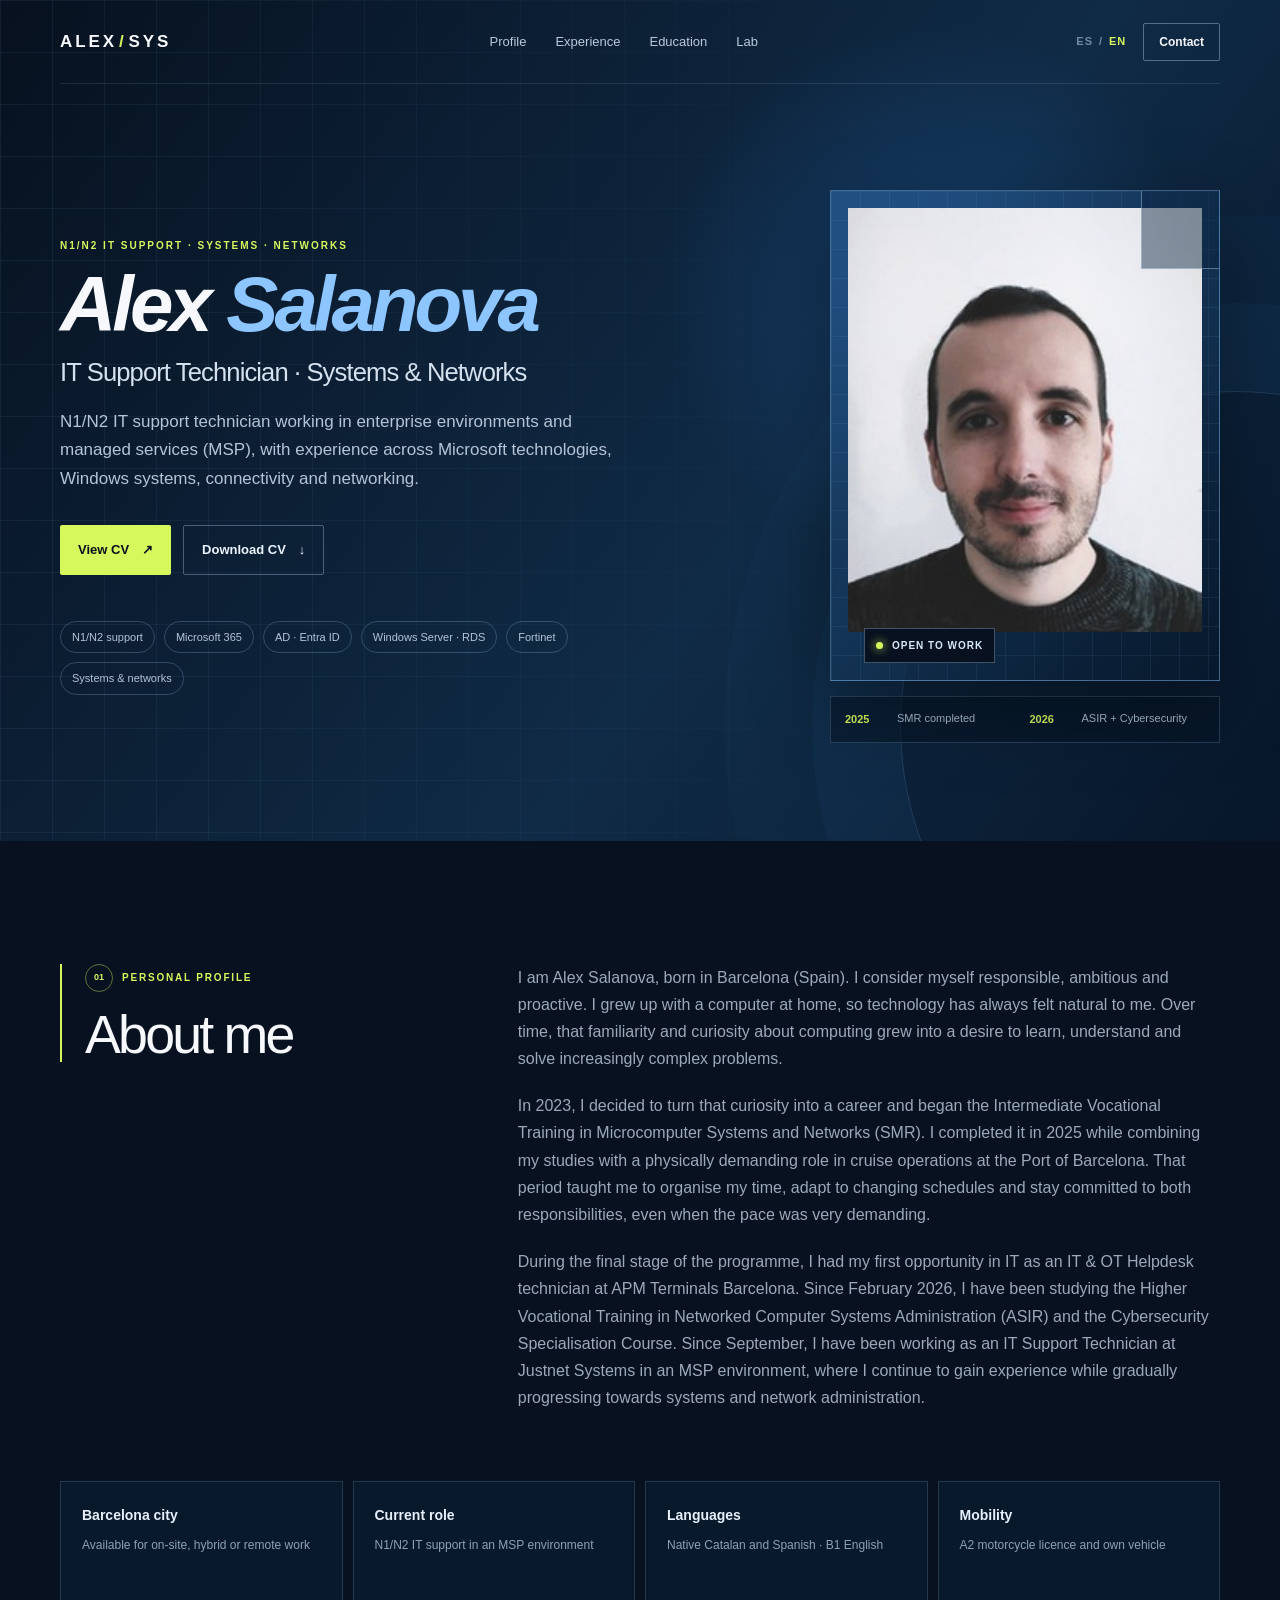
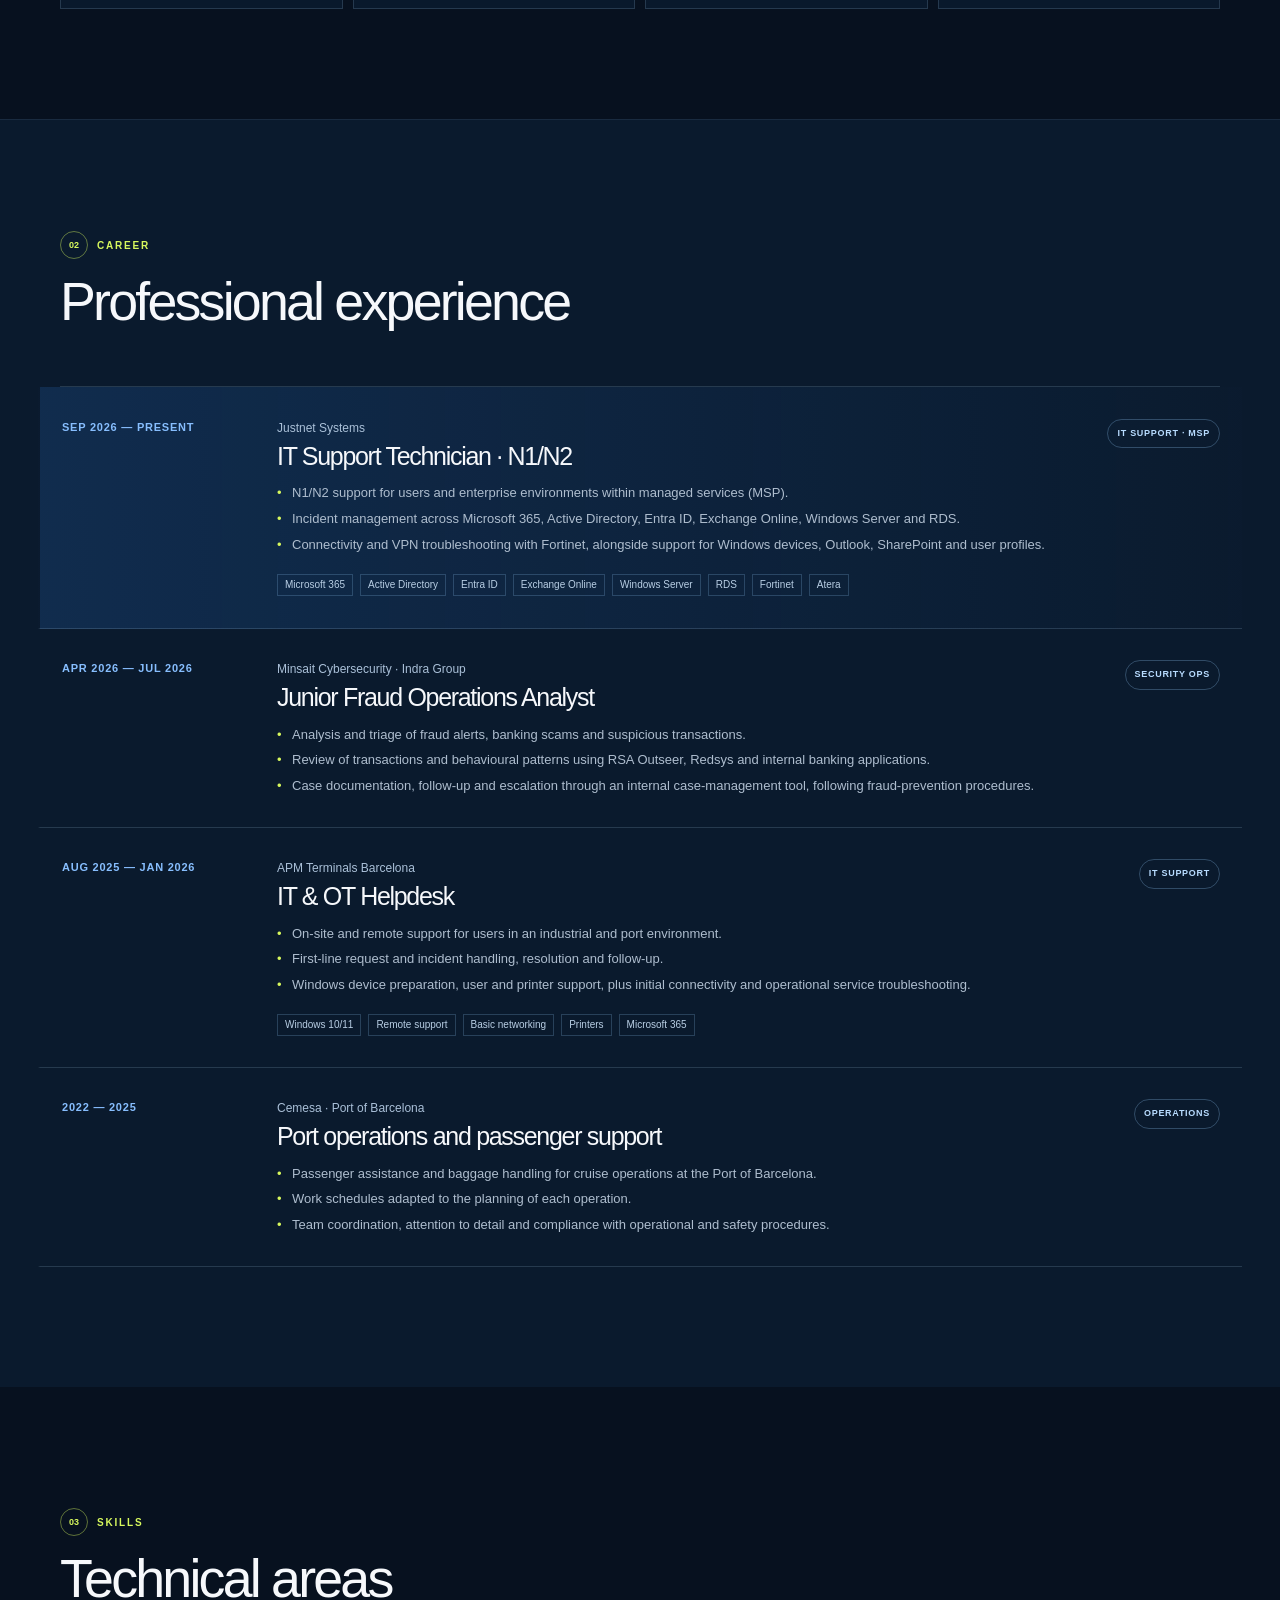
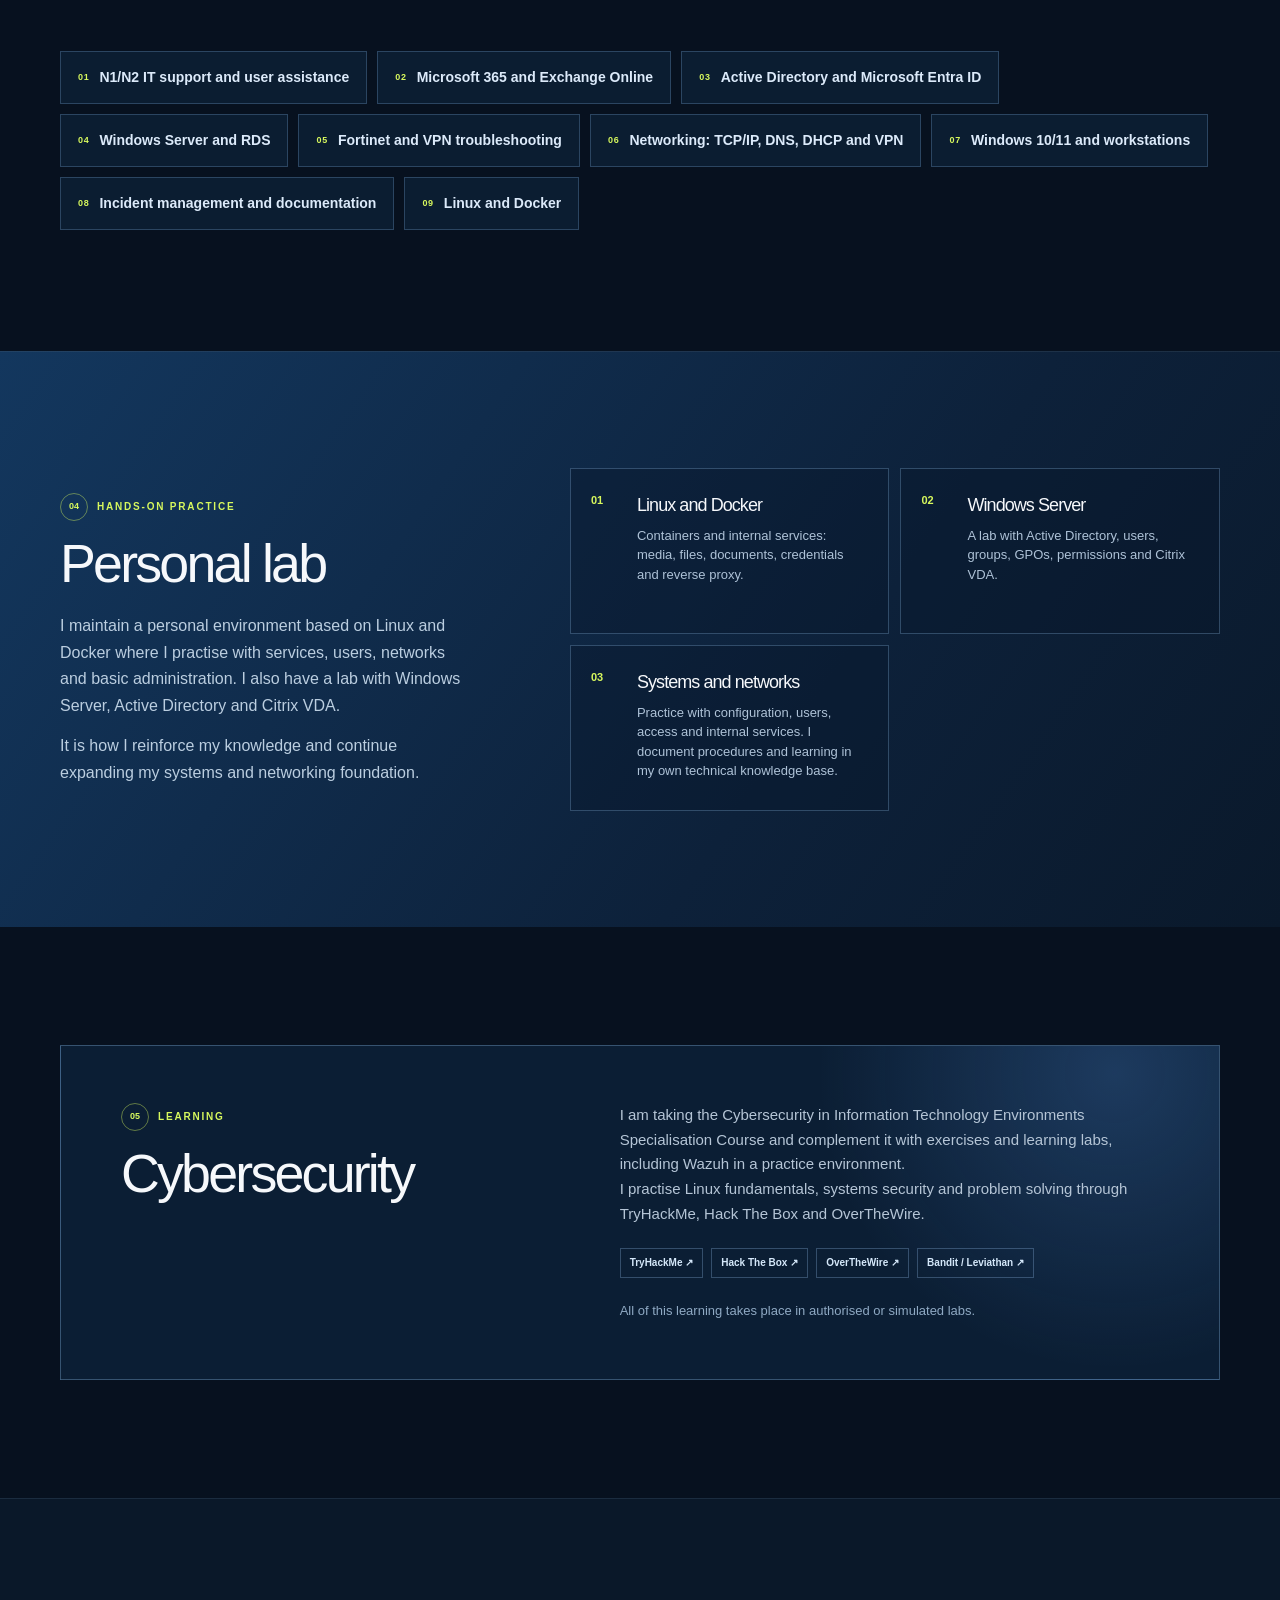
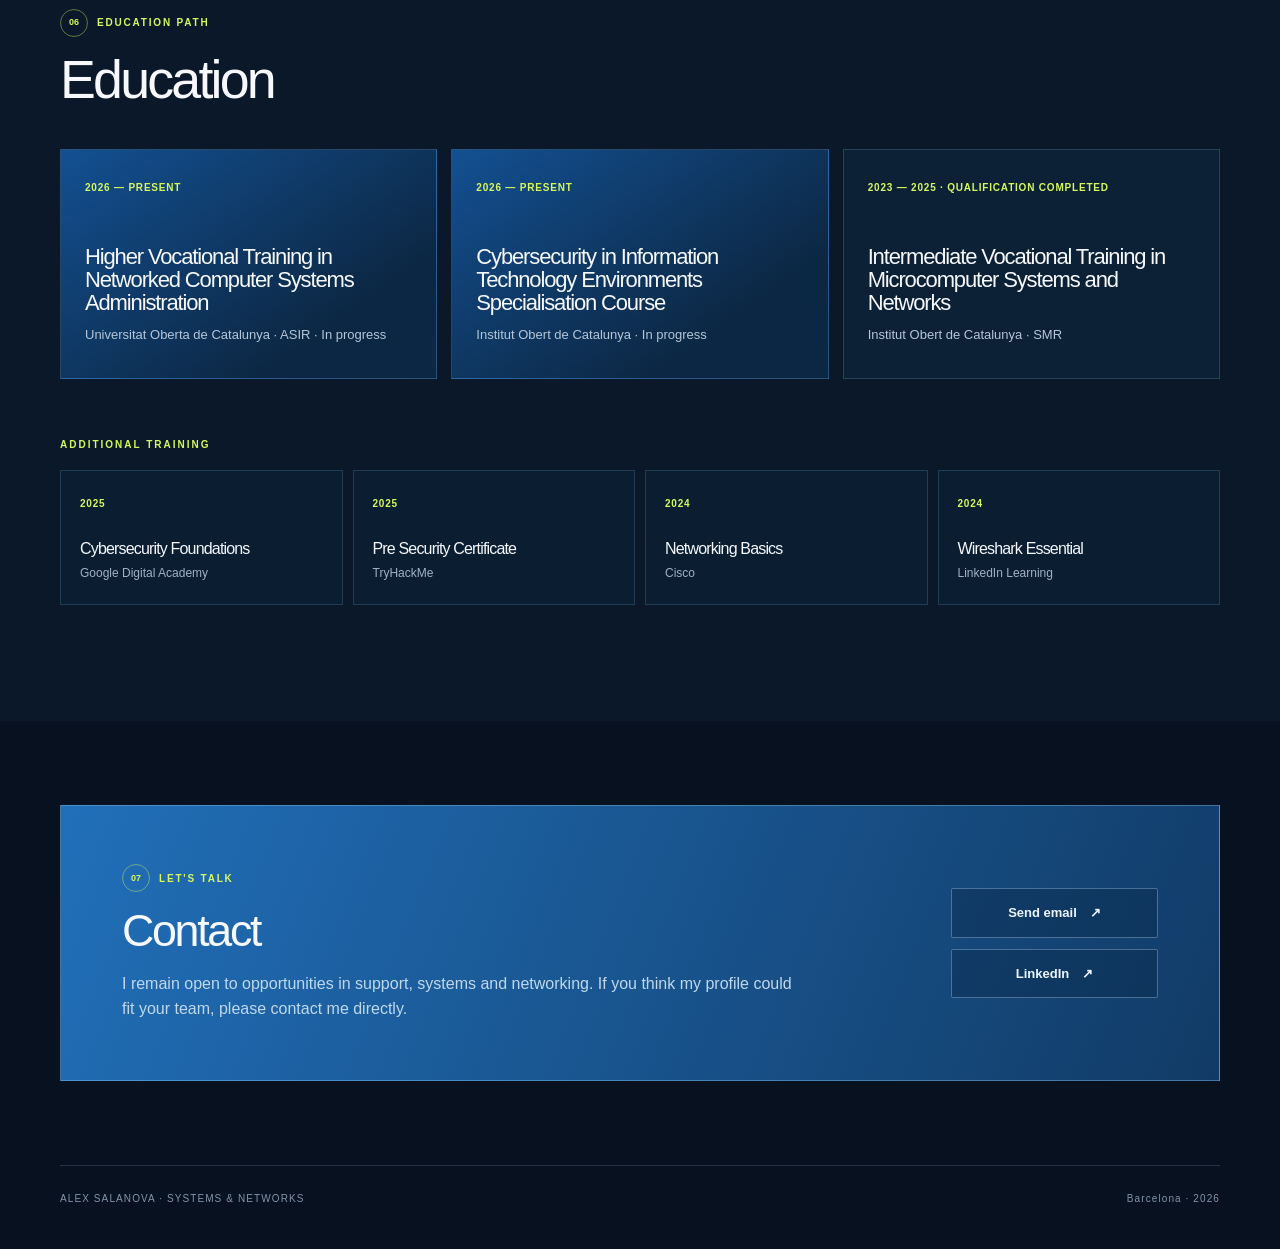
==== commit 477505ed: "Restore hero interactions in English" ====
--- a/en/index.html
+++ b/en/index.html
@@ -1,2 +1,2 @@
-<!DOCTYPE html><html lang="en"><head><meta charSet="utf-8"/><meta name="viewport" content="width=device-width, initial-scale=1"/><link rel="preload" href="/alex-salanova.jpg" as="image"/><link rel="stylesheet" href="/assets/site.css"><title>Alex Salanova | Systems & Networks</title><meta name="description" content="Professional portfolio of Alex Salanova, an N1/N2 IT support technician with experience in Microsoft 365, Active Directory, Entra ID, Windows Server and networking."/><meta property="og:title" content="Alex Salanova | Systems & Networks"/><meta property="og:description" content="N1/N2 IT support, Microsoft 365, Active Directory, Windows Server and networking."/><meta property="og:image" content="https://alexsysnet.github.io/og.png"/><meta name="twitter:card" content="summary_large_image"/><meta name="twitter:title" content="Alex Salanova | Systems & Networks"/><meta name="twitter:description" content="N1/N2 IT support, Microsoft 365, Active Directory, Windows Server and networking."/><meta name="twitter:image" content="https://alexsysnet.github.io/og.png"/><link rel="shortcut icon" href="/favicon.svg"/><link rel="icon" href="/favicon.svg"/>
-</head><body><main lang="en"><section class="hero" id="inicio"><nav class="nav shell" aria-label="Main navigation"><a class="brand" href="/en" aria-label="Go to homepage">ALEX<span>/</span>SYS</a><div class="nav-links"><a href="#perfil">Profile</a><a href="#experiencia">Experience</a><a href="#formacion">Education</a><a href="#laboratorio">Lab</a></div><div class="nav-right"><div class="language-switch" aria-label="Change language"><a href="/" class="">ES</a><span>/</span><a href="/en" class="active">EN</a></div><a class="nav-cta" href="#contacto">Contact</a></div></nav><div class="shell hero-grid"><div class="hero-copy"><p class="eyebrow">N1/N2 IT SUPPORT · SYSTEMS · NETWORKS</p><h1><span class="name-first">Alex</span> <span class="name-last">Salanova</span><small>IT Support Technician · Systems &amp; Networks</small></h1><p class="hero-text">N1/N2 IT support technician working in enterprise environments and managed services (MSP), with experience across Microsoft technologies, Windows systems, connectivity and networking.</p><div class="hero-actions"><a class="button primary" href="/cv-alex-salanova-public.pdf" target="_blank" rel="noreferrer">View CV<!-- --> <span>↗</span></a><a class="button secondary" href="/cv-alex-salanova-public.pdf" download="">Download CV<!-- --> <span>↓</span></a></div><div class="hero-meta"><span>N1/N2 support</span><span>Microsoft 365</span><span>AD · Entra ID</span><span>Windows Server · RDS</span><span>Fortinet</span><span>Systems &amp; networks</span></div></div><div class="hero-profile" aria-label="Professional profile of Alex Salanova"><div class="photo-frame"><div class="photo-grid"></div><img src="/alex-salanova.jpg" alt="Alex Salanova"/><div class="photo-label"><i></i> OPEN TO WORK</div></div><div class="profile-strip"><span>2025</span><p>SMR completed</p><span>2026</span><p>ASIR + Cybersecurity</p></div></div></div></section><section class="intro shell" id="perfil"><div class="section-title"><p><span>01</span>PERSONAL PROFILE</p><h2>About me</h2></div><div class="intro-copy intro-story"><p>I am Alex Salanova, born in Barcelona (Spain). I consider myself responsible, ambitious and proactive. I grew up with a computer at home, so technology has always felt natural to me. Over time, that familiarity and curiosity about computing grew into a desire to learn, understand and solve increasingly complex problems.</p><p>In 2023, I decided to turn that curiosity into a career and began the Intermediate Vocational Training in Microcomputer Systems and Networks (SMR). I completed it in 2025 while combining my studies with a physically demanding role in cruise operations at the Port of Barcelona. That period taught me to organise my time, adapt to changing schedules and stay committed to both responsibilities, even when the pace was very demanding.</p><p>During the final stage of the programme, I had my first opportunity in IT as an IT &amp; OT Helpdesk technician at APM Terminals Barcelona. Since February 2026, I have been studying the Higher Vocational Training in Networked Computer Systems Administration (ASIR) and the Cybersecurity Specialisation Course. Since September, I have been working as an IT Support Technician at Justnet Systems in an MSP environment, where I continue to gain experience while gradually progressing towards systems and network administration.</p></div><div class="facts-grid" aria-label="Professional details"><div><b>Barcelona city</b><span>Available for on-site, hybrid or remote work</span></div><div><b>Current role</b><span>N1/N2 IT support in an MSP environment</span></div><div><b>Languages</b><span>Native Catalan and Spanish · B1 English</span></div><div><b>Mobility</b><span>A2 motorcycle licence and own vehicle</span></div></div></section><section class="experience" id="experiencia"><div class="shell"><div class="section-title"><p><span>02</span>CAREER</p><h2>Professional experience</h2></div><div class="timeline"><article class="timeline-item featured"><div class="date">SEP 2026 — PRESENT</div><div class="role"><p>Justnet Systems</p><h3>IT Support Technician · N1/N2</h3><ul><li>N1/N2 support for users and enterprise environments within managed services (MSP).</li><li>Incident management across Microsoft 365, Active Directory, Entra ID, Exchange Online, Windows Server and RDS.</li><li>Connectivity and VPN troubleshooting with Fortinet, alongside support for Windows devices, Outlook, SharePoint and user profiles.</li></ul><div class="tool-row" aria-label="Work technologies"><span>Microsoft 365</span><span>Active Directory</span><span>Entra ID</span><span>Exchange Online</span><span>Windows Server</span><span>RDS</span><span>Fortinet</span><span>Atera</span></div></div><span class="timeline-tag">IT SUPPORT · MSP</span></article><article class="timeline-item"><div class="date">APR 2026 — JUL 2026</div><div class="role"><p>Minsait Cybersecurity · Indra Group</p><h3>Junior Fraud Operations Analyst</h3><ul><li>Analysis and triage of fraud alerts, banking scams and suspicious transactions.</li><li>Review of transactions and behavioural patterns using RSA Outseer, Redsys and internal banking applications.</li><li>Case documentation, follow-up and escalation through an internal case-management tool, following fraud-prevention procedures.</li></ul></div><span class="timeline-tag">SECURITY OPS</span></article><article class="timeline-item"><div class="date">AUG 2025 — JAN 2026</div><div class="role"><p>APM Terminals Barcelona</p><h3>IT &amp; OT Helpdesk</h3><ul><li>On-site and remote support for users in an industrial and port environment.</li><li>First-line request and incident handling, resolution and follow-up.</li><li>Windows device preparation, user and printer support, plus initial connectivity and operational service troubleshooting.</li></ul><div class="tool-row" aria-label="Work environments"><span>Windows 10/11</span><span>Remote support</span><span>Basic networking</span><span>Printers</span><span>Microsoft 365</span></div></div><span class="timeline-tag">IT SUPPORT</span></article><article class="timeline-item"><div class="date">2022 — 2025</div><div class="role"><p>Cemesa · <!-- -->Port of Barcelona</p><h3>Port operations and passenger support</h3><ul><li>Passenger assistance and baggage handling for cruise operations at the Port of Barcelona.</li><li>Work schedules adapted to the planning of each operation.</li><li>Team coordination, attention to detail and compliance with operational and safety procedures.</li></ul></div><span class="timeline-tag">OPERATIONS</span></article></div></div></section><section class="skills-section shell"><div class="skills-heading"><div class="section-title"><p><span>03</span>SKILLS</p><h2>Technical areas</h2></div></div><div class="skill-cloud"><span><i>01</i>N1/N2 IT support and user assistance</span><span><i>02</i>Microsoft 365 and Exchange Online</span><span><i>03</i>Active Directory and Microsoft Entra ID</span><span><i>04</i>Windows Server and RDS</span><span><i>05</i>Fortinet and VPN troubleshooting</span><span><i>06</i>Networking: TCP/IP, DNS, DHCP and VPN</span><span><i>07</i>Windows 10/11 and workstations</span><span><i>08</i>Incident management and documentation</span><span><i>09</i>Linux and Docker</span></div></section><section class="lab-section" id="laboratorio"><div class="shell lab-layout"><div class="lab-copy"><div class="section-title"><p><span>04</span>HANDS-ON PRACTICE</p><h2>Personal lab</h2></div><p>I maintain a personal environment based on Linux and Docker where I practise with services, users, networks and basic administration. I also have a lab with Windows Server, Active Directory and Citrix VDA.</p><p>It is how I reinforce my knowledge and continue expanding my systems and networking foundation.</p></div><div class="lab-cards"><article><span>01</span><div><h3>Linux and Docker</h3><p>Containers and internal services: media, files, documents, credentials and reverse proxy.</p></div></article><article><span>02</span><div><h3>Windows Server</h3><p>A lab with Active Directory, users, groups, GPOs, permissions and Citrix VDA.</p></div></article><article><span>03</span><div><h3>Systems and networks</h3><p>Practice with configuration, users, access and internal services. I document procedures and learning in my own technical knowledge base.</p></div></article></div></div></section><section class="cyber-section shell"><div class="cyber-panel"><div><div class="section-title"><p><span>05</span>LEARNING</p><h2>Cybersecurity</h2></div></div><div class="cyber-copy"><p>I am taking the Cybersecurity in Information Technology Environments Specialisation Course and complement it with exercises and learning labs, including Wazuh in a practice environment.</p><p>I practise Linux fundamentals, systems security and problem solving through TryHackMe, Hack The Box and OverTheWire.</p><div class="cyber-tags"><a href="https://tryhackme.com/" target="_blank" rel="noreferrer">TryHackMe ↗</a><a href="https://www.hackthebox.com/" target="_blank" rel="noreferrer">Hack The Box ↗</a><a href="https://overthewire.org/wargames/" target="_blank" rel="noreferrer">OverTheWire ↗</a><a href="https://overthewire.org/wargames/" target="_blank" rel="noreferrer">Bandit / Leviathan ↗</a></div><p class="cyber-note">All of this learning takes place in authorised or simulated labs.</p></div></div></section><section class="education-section" id="formacion"><div class="shell"><div class="section-title"><p><span>06</span>EDUCATION PATH</p><h2>Education</h2></div><div class="education-grid"><article class="current"><span>2026 — PRESENT</span><h3>Higher Vocational Training in Networked Computer Systems Administration</h3><p>Universitat Oberta de Catalunya · ASIR · <!-- -->In progress</p></article><article class="current"><span>2026 — PRESENT</span><h3>Cybersecurity in Information Technology Environments Specialisation Course</h3><p>Institut Obert de Catalunya · <!-- -->In progress</p></article><article><span>2023 — 2025 · QUALIFICATION COMPLETED</span><h3>Intermediate Vocational Training in Microcomputer Systems and Networks</h3><p>Institut Obert de Catalunya · SMR</p></article></div><div class="course-block"><p class="section-label">ADDITIONAL TRAINING</p><div class="course-list"><article><span>2025</span><h3>Cybersecurity Foundations</h3><p>Google Digital Academy</p></article><article><span>2025</span><h3>Pre Security Certificate</h3><p>TryHackMe</p></article><article><span>2024</span><h3>Networking Basics</h3><p>Cisco</p></article><article><span>2024</span><h3>Wireshark Essential</h3><p>LinkedIn Learning</p></article></div></div></div></section><section class="contact-section" id="contacto"><div class="shell contact-card"><div><div class="section-title compact"><p><span>07</span>LET&#x27;S TALK</p><h2>Contact</h2></div><p>I remain open to opportunities in support, systems and networking. If you think my profile could fit your team, please contact me directly.</p></div><div class="contact-actions"><a class="button primary" href="https://mail.google.com/mail/?view=cm&amp;fs=1&amp;to=alex.salanova%40gmail.com" target="_blank" rel="noreferrer">Send email<!-- --> <span>↗</span></a><a class="button secondary" href="https://www.linkedin.com/in/alex-salanova" target="_blank" rel="noreferrer">LinkedIn <span>↗</span></a></div></div></section><footer class="shell footer"><span>ALEX SALANOVA · <!-- -->SYSTEMS &amp; NETWORKS</span><span>Barcelona · 2026</span></footer></main></body></html>+<!DOCTYPE html><html lang="en"><head><meta charSet="utf-8"/><meta name="viewport" content="width=device-width, initial-scale=1"/><link rel="preload" href="/alex-salanova.jpg" as="image"/><link rel="stylesheet" href="/assets/site.css"><title>Alex Salanova | Systems & Networks</title><meta name="description" content="Professional portfolio of Alex Salanova, an N1/N2 IT support technician with experience in Microsoft 365, Active Directory, Entra ID, Windows Server and networking."/><meta property="og:title" content="Alex Salanova | Systems & Networks"/><meta property="og:description" content="N1/N2 IT support, Microsoft 365, Active Directory, Windows Server and networking."/><meta property="og:image" content="http://localhost:3003/og.png"/><meta name="twitter:card" content="summary_large_image"/><meta name="twitter:title" content="Alex Salanova | Systems & Networks"/><meta name="twitter:description" content="N1/N2 IT support, Microsoft 365, Active Directory, Windows Server and networking."/><meta name="twitter:image" content="http://localhost:3003/og.png"/><link rel="shortcut icon" href="/favicon.svg"/><link rel="icon" href="/favicon.svg"/>
+</head><body><main lang="en"><section class="hero" id="inicio"><nav class="nav shell" aria-label="Main navigation"><a class="brand" href="/en" aria-label="Go to homepage">ALEX<span>/</span>SYS</a><div class="nav-links"><a href="#perfil">Profile</a><a href="#experiencia">Experience</a><a href="#formacion">Education</a><a href="#laboratorio">Lab</a></div><div class="nav-right"><div class="language-switch" aria-label="Change language"><a href="/" class="">ES</a><span>/</span><a href="/en" class="active">EN</a></div><a class="nav-cta" href="#contacto">Contact</a></div></nav><div class="shell hero-grid"><div class="hero-copy"><p class="eyebrow">N1/N2 IT SUPPORT · SYSTEMS · NETWORKS</p><h1 class="hero-name"><span class="name-word name-first"><i class="name-letter" data-letter="A" data-order="0">A</i><i class="name-letter" data-letter="l" data-order="1">l</i><i class="name-letter" data-letter="e" data-order="2">e</i><i class="name-letter" data-letter="x" data-order="3">x</i></span> <span class="name-word name-last"><i class="name-letter" data-letter="S" data-order="4">S</i><i class="name-letter" data-letter="a" data-order="5">a</i><i class="name-letter" data-letter="l" data-order="6">l</i><i class="name-letter" data-letter="a" data-order="7">a</i><i class="name-letter" data-letter="n" data-order="8">n</i><i class="name-letter" data-letter="o" data-order="9">o</i><i class="name-letter" data-letter="v" data-order="10">v</i><i class="name-letter" data-letter="a" data-order="11">a</i></span><small>IT Support Technician · Systems &amp; Networks</small></h1><p class="hero-text">N1/N2 IT support technician working in enterprise environments and managed services (MSP), with experience across Microsoft technologies, Windows systems, connectivity and networking.</p><div class="hero-actions"><a class="button primary" href="/cv-alex-salanova-public.pdf" target="_blank" rel="noreferrer">View CV<!-- --> <span>↗</span></a><a class="button secondary" href="/cv-alex-salanova-public.pdf" download="">Download CV<!-- --> <span>↓</span></a></div><div class="hero-meta"><span>N1/N2 support</span><span>Microsoft 365</span><span>AD · Entra ID</span><span>Windows Server · RDS</span><span>Fortinet</span><span>Systems &amp; networks</span></div></div><div class="hero-profile" aria-label="Professional profile of Alex Salanova"><div class="photo-frame"><div class="photo-grid"></div><img src="/alex-salanova.jpg" alt="Alex Salanova"/><div class="photo-label"><i></i> OPEN TO WORK</div></div><div class="profile-strip"><span>2025</span><p>SMR completed</p><span>2026</span><p>ASIR + Cybersecurity</p></div></div></div></section><section class="intro shell" id="perfil"><div class="section-title"><p><span>01</span>PERSONAL PROFILE</p><h2>About me</h2></div><div class="intro-copy intro-story"><p>I am Alex Salanova, born in Barcelona (Spain). I consider myself responsible, ambitious and proactive. I grew up with a computer at home, so technology has always felt natural to me. Over time, that familiarity and curiosity about computing grew into a desire to learn, understand and solve increasingly complex problems.</p><p>In 2023, I decided to turn that curiosity into a career and began the Intermediate Vocational Training in Microcomputer Systems and Networks (SMR). I completed it in 2025 while combining my studies with a physically demanding role in cruise operations at the Port of Barcelona. That period taught me to organise my time, adapt to changing schedules and stay committed to both responsibilities, even when the pace was very demanding.</p><p>During the final stage of the programme, I had my first opportunity in IT as an IT &amp; OT Helpdesk technician at APM Terminals Barcelona. Since February 2026, I have been studying the Higher Vocational Training in Networked Computer Systems Administration (ASIR) and the Cybersecurity Specialisation Course. Since September, I have been working as an IT Support Technician at Justnet Systems in an MSP environment, where I continue to gain experience while gradually progressing towards systems and network administration.</p></div><div class="facts-grid" aria-label="Professional details"><div><b>Barcelona city</b><span>Available for on-site, hybrid or remote work</span></div><div><b>Current role</b><span>N1/N2 IT support in an MSP environment</span></div><div><b>Languages</b><span>Native Catalan and Spanish · B1 English</span></div><div><b>Mobility</b><span>A2 motorcycle licence and own vehicle</span></div></div></section><section class="experience" id="experiencia"><div class="shell"><div class="section-title"><p><span>02</span>CAREER</p><h2>Professional experience</h2></div><div class="timeline"><article class="timeline-item featured"><div class="date">SEP 2026 — PRESENT</div><div class="role"><p>Justnet Systems</p><h3>IT Support Technician · N1/N2</h3><ul><li>N1/N2 support for users and enterprise environments within managed services (MSP).</li><li>Incident management across Microsoft 365, Active Directory, Entra ID, Exchange Online, Windows Server and RDS.</li><li>Connectivity and VPN troubleshooting with Fortinet, alongside support for Windows devices, Outlook, SharePoint and user profiles.</li></ul><div class="tool-row" aria-label="Work technologies"><span>Microsoft 365</span><span>Active Directory</span><span>Entra ID</span><span>Exchange Online</span><span>Windows Server</span><span>RDS</span><span>Fortinet</span><span>Atera</span></div></div><span class="timeline-tag">IT SUPPORT · MSP</span></article><article class="timeline-item"><div class="date">APR 2026 — JUL 2026</div><div class="role"><p>Minsait Cybersecurity · Indra Group</p><h3>Junior Fraud Operations Analyst</h3><ul><li>Analysis and triage of fraud alerts, banking scams and suspicious transactions.</li><li>Review of transactions and behavioural patterns using RSA Outseer, Redsys and internal banking applications.</li><li>Case documentation, follow-up and escalation through an internal case-management tool, following fraud-prevention procedures.</li></ul></div><span class="timeline-tag">SECURITY OPS</span></article><article class="timeline-item"><div class="date">AUG 2025 — JAN 2026</div><div class="role"><p>APM Terminals Barcelona</p><h3>IT &amp; OT Helpdesk</h3><ul><li>On-site and remote support for users in an industrial and port environment.</li><li>First-line request and incident handling, resolution and follow-up.</li><li>Windows device preparation, user and printer support, plus initial connectivity and operational service troubleshooting.</li></ul><div class="tool-row" aria-label="Work environments"><span>Windows 10/11</span><span>Remote support</span><span>Basic networking</span><span>Printers</span><span>Microsoft 365</span></div></div><span class="timeline-tag">IT SUPPORT</span></article><article class="timeline-item"><div class="date">2022 — 2025</div><div class="role"><p>Cemesa · <!-- -->Port of Barcelona</p><h3>Port operations and passenger support</h3><ul><li>Passenger assistance and baggage handling for cruise operations at the Port of Barcelona.</li><li>Work schedules adapted to the planning of each operation.</li><li>Team coordination, attention to detail and compliance with operational and safety procedures.</li></ul></div><span class="timeline-tag">OPERATIONS</span></article></div></div></section><section class="skills-section shell"><div class="skills-heading"><div class="section-title"><p><span>03</span>SKILLS</p><h2>Technical areas</h2></div></div><div class="skill-cloud"><span><i>01</i>N1/N2 IT support and user assistance</span><span><i>02</i>Microsoft 365 and Exchange Online</span><span><i>03</i>Active Directory and Microsoft Entra ID</span><span><i>04</i>Windows Server and RDS</span><span><i>05</i>Fortinet and VPN troubleshooting</span><span><i>06</i>Networking: TCP/IP, DNS, DHCP and VPN</span><span><i>07</i>Windows 10/11 and workstations</span><span><i>08</i>Incident management and documentation</span><span><i>09</i>Linux and Docker</span></div></section><section class="lab-section" id="laboratorio"><div class="shell lab-layout"><div class="lab-copy"><div class="section-title"><p><span>04</span>HANDS-ON PRACTICE</p><h2>Personal lab</h2></div><p>I maintain a personal environment based on Linux and Docker where I practise with services, users, networks and basic administration. I also have a lab with Windows Server, Active Directory and Citrix VDA.</p><p>It is how I reinforce my knowledge and continue expanding my systems and networking foundation.</p></div><div class="lab-cards"><article><span>01</span><div><h3>Linux and Docker</h3><p>Containers and internal services: media, files, documents, credentials and reverse proxy.</p></div></article><article><span>02</span><div><h3>Windows Server</h3><p>A lab with Active Directory, users, groups, GPOs, permissions and Citrix VDA.</p></div></article><article><span>03</span><div><h3>Systems and networks</h3><p>Practice with configuration, users, access and internal services. I document procedures and learning in my own technical knowledge base.</p></div></article></div></div></section><section class="cyber-section shell"><div class="cyber-panel"><div><div class="section-title"><p><span>05</span>LEARNING</p><h2>Cybersecurity</h2></div></div><div class="cyber-copy"><p>I am taking the Cybersecurity in Information Technology Environments Specialisation Course and complement it with exercises and learning labs, including Wazuh in a practice environment.</p><p>I practise Linux fundamentals, systems security and problem solving through TryHackMe, Hack The Box and OverTheWire.</p><div class="cyber-tags"><a href="https://tryhackme.com/" target="_blank" rel="noreferrer">TryHackMe ↗</a><a href="https://www.hackthebox.com/" target="_blank" rel="noreferrer">Hack The Box ↗</a><a href="https://overthewire.org/wargames/" target="_blank" rel="noreferrer">OverTheWire ↗</a><a href="https://overthewire.org/wargames/" target="_blank" rel="noreferrer">Bandit / Leviathan ↗</a></div><p class="cyber-note">All of this learning takes place in authorised or simulated labs.</p></div></div></section><section class="education-section" id="formacion"><div class="shell"><div class="section-title"><p><span>06</span>EDUCATION PATH</p><h2>Education</h2></div><div class="education-grid"><article class="current"><span>2026 — PRESENT</span><h3>Higher Vocational Training in Networked Computer Systems Administration</h3><p>Universitat Oberta de Catalunya · ASIR · <!-- -->In progress</p></article><article class="current"><span>2026 — PRESENT</span><h3>Cybersecurity in Information Technology Environments Specialisation Course</h3><p>Institut Obert de Catalunya · <!-- -->In progress</p></article><article><span>2023 — 2025 · QUALIFICATION COMPLETED</span><h3>Intermediate Vocational Training in Microcomputer Systems and Networks</h3><p>Institut Obert de Catalunya · SMR</p></article></div><div class="course-block"><p class="section-label">ADDITIONAL TRAINING</p><div class="course-list"><article><span>2025</span><h3>Cybersecurity Foundations</h3><p>Google Digital Academy</p></article><article><span>2025</span><h3>Pre Security Certificate</h3><p>TryHackMe</p></article><article><span>2024</span><h3>Networking Basics</h3><p>Cisco</p></article><article><span>2024</span><h3>Wireshark Essential</h3><p>LinkedIn Learning</p></article></div></div></div></section><section class="contact-section" id="contacto"><div class="shell contact-card"><div><div class="section-title compact"><p><span>07</span>LET&#x27;S TALK</p><h2>Contact</h2></div><p>I remain open to opportunities in support, systems and networking. If you think my profile could fit your team, please contact me directly.</p></div><div class="contact-actions"><a class="button primary" href="https://mail.google.com/mail/?view=cm&amp;fs=1&amp;to=alex.salanova%40gmail.com" target="_blank" rel="noreferrer">Send email<!-- --> <span>↗</span></a><a class="button secondary" href="https://www.linkedin.com/in/alex-salanova" target="_blank" rel="noreferrer">LinkedIn <span>↗</span></a></div></div></section><footer class="shell footer"><span>ALEX SALANOVA · <!-- -->SYSTEMS &amp; NETWORKS</span><span>Barcelona · 2026</span></footer></main><script src="/hero-interactions.js" defer></script></body></html>
--- a/assets/site.css
+++ b/assets/site.css
@@ -0,0 +1,2 @@
+/*! tailwindcss v4.2.1 | MIT License | https://tailwindcss.com */
+@layer theme{:root,:host{--font-sans:ui-sans-serif, system-ui, sans-serif, "Apple Color Emoji", "Segoe UI Emoji", "Segoe UI Symbol", "Noto Color Emoji";--font-mono:ui-monospace, SFMono-Regular, Menlo, Monaco, Consolas, "Liberation Mono", "Courier New", monospace;--spacing:.25rem;--default-font-family:var(--font-sans);--default-mono-font-family:var(--font-mono)}}@layer base{*,:after,:before{box-sizing:border-box;border:0 solid;margin:0;padding:0}::backdrop{box-sizing:border-box;border:0 solid;margin:0;padding:0}::file-selector-button{box-sizing:border-box;border:0 solid;margin:0;padding:0}html,:host{-webkit-text-size-adjust:100%;tab-size:4;line-height:1.5;font-family:var(--default-font-family,ui-sans-serif, system-ui, sans-serif, "Apple Color Emoji", "Segoe UI Emoji", "Segoe UI Symbol", "Noto Color Emoji");font-feature-settings:var(--default-font-feature-settings,normal);font-variation-settings:var(--default-font-variation-settings,normal);-webkit-tap-highlight-color:transparent}hr{height:0;color:inherit;border-top-width:1px}abbr:where([title]){-webkit-text-decoration:underline dotted;text-decoration:underline dotted}h1,h2,h3,h4,h5,h6{font-size:inherit;font-weight:inherit}a{color:inherit;-webkit-text-decoration:inherit;-webkit-text-decoration:inherit;-webkit-text-decoration:inherit;-webkit-text-decoration:inherit;text-decoration:inherit}b,strong{font-weight:bolder}code,kbd,samp,pre{font-family:var(--default-mono-font-family,ui-monospace, SFMono-Regular, Menlo, Monaco, Consolas, "Liberation Mono", "Courier New", monospace);font-feature-settings:var(--default-mono-font-feature-settings,normal);font-variation-settings:var(--default-mono-font-variation-settings,normal);font-size:1em}small{font-size:80%}sub,sup{vertical-align:baseline;font-size:75%;line-height:0;position:relative}sub{bottom:-.25em}sup{top:-.5em}table{text-indent:0;border-color:inherit;border-collapse:collapse}:-moz-focusring{outline:auto}progress{vertical-align:baseline}summary{display:list-item}ol,ul,menu{list-style:none}img,svg,video,canvas,audio,iframe,embed,object{vertical-align:middle;display:block}img,video{max-width:100%;height:auto}button,input,select,optgroup,textarea{font:inherit;font-feature-settings:inherit;font-variation-settings:inherit;letter-spacing:inherit;color:inherit;opacity:1;background-color:#0000;border-radius:0}::file-selector-button{font:inherit;font-feature-settings:inherit;font-variation-settings:inherit;letter-spacing:inherit;color:inherit;opacity:1;background-color:#0000;border-radius:0}:where(select:is([multiple],[size])) optgroup{font-weight:bolder}:where(select:is([multiple],[size])) optgroup option{padding-inline-start:20px}::file-selector-button{margin-inline-end:4px}::placeholder{opacity:1}@supports (not ((-webkit-appearance:-apple-pay-button))) or (contain-intrinsic-size:1px){::placeholder{color:currentColor}@supports (color:color-mix(in lab, red, red)){::placeholder{color:color-mix(in oklab, currentcolor 50%, transparent)}}}textarea{resize:vertical}::-webkit-search-decoration{-webkit-appearance:none}::-webkit-date-and-time-value{min-height:1lh;text-align:inherit}::-webkit-datetime-edit{display:inline-flex}::-webkit-datetime-edit-fields-wrapper{padding:0}::-webkit-datetime-edit{padding-block:0}::-webkit-datetime-edit-year-field{padding-block:0}::-webkit-datetime-edit-month-field{padding-block:0}::-webkit-datetime-edit-day-field{padding-block:0}::-webkit-datetime-edit-hour-field{padding-block:0}::-webkit-datetime-edit-minute-field{padding-block:0}::-webkit-datetime-edit-second-field{padding-block:0}::-webkit-datetime-edit-millisecond-field{padding-block:0}::-webkit-datetime-edit-meridiem-field{padding-block:0}::-webkit-calendar-picker-indicator{line-height:1}:-moz-ui-invalid{box-shadow:none}button,input:where([type=button],[type=reset],[type=submit]){-webkit-appearance:button;appearance:button}::file-selector-button{-webkit-appearance:button;appearance:button}::-webkit-inner-spin-button{height:auto}::-webkit-outer-spin-button{height:auto}[hidden]:where(:not([hidden=until-found])){display:none!important}}@layer components;@layer utilities{.relative{position:relative}.start{inset-inline-start:var(--spacing)}.table{display:table}}:root{--ink:#f6f8fb;--muted:#9ba9ba;--soft:#d8e3ef;--night:#07111f;--navy:#0b1d32;--blue:#58a6ff;--lime:#d7f85d;--line:#b1d2f22b}*{box-sizing:border-box}html{scroll-behavior:smooth}body{color:var(--ink);background:var(--night);margin:0;font-family:Arial,Helvetica,sans-serif}a{color:inherit;text-decoration:none}.shell{width:min(1160px,100% - 48px);margin:0 auto}h1,h2,h3,p{margin-top:0}h1,h2,h3{letter-spacing:-.052em}.hero{background:radial-gradient(circle at 73% 35%,#2a7ee43d,#0000 25%),linear-gradient(125deg,#07111f 0%,#102b46 60%,#071629 100%);min-height:770px;position:relative;overflow:hidden}.hero:before{content:"";background-image:linear-gradient(#80b1e717 1px,#0000 1px),linear-gradient(90deg,#80b1e717 1px,#0000 1px);background-size:52px 52px;position:absolute;inset:0;-webkit-mask-image:linear-gradient(90deg,#000,#0000 76%);mask-image:linear-gradient(90deg,#000,#0000 76%)}.hero:after{content:"";border:1px solid #87c4ff2e;border-radius:50%;width:670px;height:670px;position:absolute;bottom:-220px;right:-290px;box-shadow:0 0 0 88px #419aff09,0 0 0 176px #419aff06}.nav{z-index:2;border-bottom:1px solid #c0dbf621;justify-content:space-between;align-items:center;height:84px;display:flex;position:relative}.brand{letter-spacing:.17em;font-size:17px;font-weight:800}.brand span{color:var(--lime);padding:0 2px}.nav-links{color:#b9c9da;gap:29px;font-size:13px;display:flex}.nav-links a:hover{color:#fff}.nav-cta{border:1px solid #c5e0ff61;border-radius:2px;padding:9px 15px;font-size:12px;font-weight:700}.hero-grid{z-index:1;grid-template-columns:1fr .9fr;align-items:center;gap:95px;padding:106px 0 98px;display:grid;position:relative}.eyebrow,.section-label{color:var(--lime);letter-spacing:.2em;margin-bottom:16px;font-size:10px;font-weight:800}h1{margin-bottom:24px;font-size:clamp(54px,6.1vw,83px);font-weight:800;line-height:.91}h1 .name-first,h1 .name-last{animation:.72s cubic-bezier(.2,.72,.22,1) both name-enter;display:inline-block}.name-first{color:var(--ink);animation-delay:60ms!important}.name-last{color:#8dc6ff;animation-delay:.16s!important}h1 small{color:#d5e1ee;letter-spacing:-.035em;margin-top:21px;font-size:clamp(19px,2vw,26px);font-weight:500;animation:.65s cubic-bezier(.2,.72,.22,1) .26s both name-enter;display:block}.hero-text{color:#b5c4d6;max-width:574px;font-size:17px;line-height:1.68}.hero-actions{flex-wrap:wrap;gap:12px;margin-top:32px;display:flex}.button{border-radius:2px;justify-content:center;align-items:center;gap:13px;padding:14px 18px;font-size:13px;font-weight:800;transition:transform .18s,background .18s;display:inline-flex}.button:hover{transform:translateY(-2px)}.button.primary{color:#07111f;background:var(--lime)}.button.secondary{color:#ecf5ff;border:1px solid #bddcff57}.hero-meta{flex-wrap:wrap;gap:9px;margin-top:46px;display:flex}.hero-meta span{color:#b3c4d8;border:1px solid #a6d0ff3d;border-radius:20px;padding:7px 11px;font-size:11px}.hero-profile{justify-self:end;width:min(390px,100%);animation:6s ease-in-out 1.1s infinite profile-float;position:relative}.photo-frame{background:linear-gradient(135deg,#3e89d959,#07182bcc);border:1px solid #9ad1ff5c;width:100%;padding:17px 17px 0;animation:.82s cubic-bezier(.2,.72,.22,1) .12s both portrait-enter;position:relative;overflow:hidden;box-shadow:0 27px 72px #00000059}.photo-frame:before{z-index:1;content:"";background:#09233e73;border-bottom:1px solid #c3e6ff66;border-left:1px solid #c3e6ff66;width:78px;height:78px;position:absolute;top:0;right:0}.photo-grid{opacity:.26;background-image:linear-gradient(#87c9ff4d 1px,#0000 1px),linear-gradient(90deg,#87c9ff4d 1px,#0000 1px);background-size:29px 29px;position:absolute;inset:0}.photo-frame img{object-fit:cover;object-position:center top;filter:contrast(1.05)saturate(.88);transform-origin:50% 20%;width:100%;height:424px;animation:7s ease-in-out 1s infinite alternate portrait-drift;display:block;position:relative}.photo-label{z-index:2;background:var(--night);color:#d8e9f9;letter-spacing:.1em;border:1px solid #bedeff52;align-items:center;gap:9px;margin:-19px 0 17px 16px;padding:9px 11px;font-size:10px;font-weight:800;display:inline-flex;position:relative}.photo-label i{background:var(--lime);width:7px;height:7px;box-shadow:0 0 10px var(--lime);border-radius:50%}.profile-strip{background:#0615258c;border:1px solid #a3d0ff33;grid-template-columns:43px 1fr 43px 1fr;gap:9px;margin-top:15px;padding:14px;display:grid}.profile-strip span{color:var(--lime);font-size:11px;font-weight:800}.profile-strip p{color:#aebdd0;margin:0;font-size:11px;line-height:1.35}@keyframes name-enter{0%{opacity:0;transform:translateY(30px)}to{opacity:1;transform:translateY(0)}}@keyframes portrait-enter{0%{opacity:0;transform:translate(34px)scale(.97)}to{opacity:1;transform:translate(0)scale(1)}}@keyframes profile-float{0%,to{transform:translateY(0)}50%{transform:translateY(-7px)}}@keyframes portrait-drift{0%{transform:scale(1.01)translateY(0)}to{transform:scale(1.035)translateY(-4px)}}.section-title{flex-direction:column;align-items:flex-start;display:flex}.section-title>p{color:var(--lime);letter-spacing:.18em;align-items:center;gap:9px;margin:0 0 15px;font-size:10px;font-weight:800;display:flex}.section-title>p span{width:28px;height:28px;color:var(--lime);letter-spacing:0;border:1px solid #d7f85d6b;border-radius:50%;place-items:center;font-size:9px;display:inline-grid}.section-title h2{margin:0;font-size:clamp(35px,4.2vw,56px);line-height:1.035}.section-title.compact h2{font-size:clamp(34px,3.5vw,50px)}.intro{grid-template-columns:.68fr 1.32fr;column-gap:96px;padding:123px 0 110px;display:grid}.intro .section-title{border-left:2px solid var(--lime);align-self:start;padding-left:23px}.intro-copy{color:var(--muted);font-size:16px;line-height:1.7}.intro-story{max-width:760px;margin:0}.intro-copy p+p{margin-top:20px}.facts-grid{grid-column:1/-1;grid-template-columns:repeat(4,1fr);gap:10px;margin-top:70px;display:grid}.facts-grid div{border:1px solid var(--line);background:#0d233b80;min-height:128px;padding:23px 21px;transition:transform .2s,border-color .2s,background .2s,box-shadow .2s}.facts-grid div:hover{background:#102c4ab8;border-color:#8dc6ff59;transform:translateY(-4px);box-shadow:0 16px 34px #00000029}.facts-grid b{color:#e7f0fa;font-size:14px;display:block}.facts-grid span{color:#91a1b4;margin-top:11px;font-size:12px;line-height:1.48;display:block}.experience{background:#0a1a2d;border-top:1px solid #aed5fd17;padding:111px 0 120px}.section-heading{grid-template-columns:1fr .72fr;align-items:end;gap:80px;display:grid}.section-heading>p{color:var(--muted);margin-bottom:5px;line-height:1.64}.timeline{border-top:1px solid var(--line);margin-top:56px}.timeline-item{border-bottom:1px solid var(--line);border-left:2px solid #0000;grid-template-columns:185px 1fr 122px;gap:30px;margin:0 -22px;padding:31px 22px;transition:transform .2s,border-color .2s,background .2s;display:grid;position:relative}.timeline-item:hover{border-left-color:var(--lime);background:#1b406738;transform:translate(4px)}.timeline-item.featured{background:linear-gradient(90deg,#2a74d033,#102f5108);padding:32px 22px}.date{color:#87befe;letter-spacing:.07em;font-size:11px;font-weight:800}.role>p{color:#aac0d8;margin-bottom:7px;font-size:12px}.role h3{margin-bottom:14px;font-size:25px;line-height:1.02}.role ul{color:#aebdce;margin:0;padding:0;font-size:13px;line-height:1.58;list-style:none}.role li{margin-top:5px;padding-left:15px;position:relative}.role li:before{color:var(--lime);content:"•";position:absolute;left:0}.timeline-tag{color:#b8dcff;letter-spacing:.08em;border:1px solid #98cfff45;border-radius:20px;place-self:start end;padding:7px 9px;font-size:9px;font-weight:800}.tool-row span{color:#91b7da;border:1px solid #94c7f733;padding:5px 8px;font-size:10px}.muted-item{opacity:.84}.skills-section{padding:121px 0}.skill-cloud{flex-wrap:wrap;gap:10px;margin-top:44px;display:flex}.skill-cloud span{color:#dceafa;background:#0b1d31;border:1px solid #99cafc3b;align-items:center;gap:10px;padding:15px 17px;font-size:14px;font-weight:700;transition:transform .18s,border-color .18s,background .18s;display:inline-flex}.skill-cloud span:hover{background:#102743;border-color:#d7f85d61;transform:translateY(-2px)}.skill-cloud i{color:var(--lime);letter-spacing:.08em;font-size:9px;font-style:normal}.skills-note{color:#8fa0b4;max-width:700px;margin:25px 0 0;font-size:12px;line-height:1.55}.lab-section{background:linear-gradient(125deg,#13375e,#0d213a 63%,#0a192b);border-top:1px solid #afd7ff1c;padding:116px 0}.lab-layout{grid-template-columns:.77fr 1.23fr;align-items:center;gap:103px;display:grid}.lab-copy>p:not(.section-label){color:#bbcee0;max-width:450px;margin:22px 0 0;line-height:1.66}.lab-cards{gap:11px;display:grid}.lab-cards article{background:#0716275c;border:1px solid #9ed1ff42;grid-template-columns:48px 1fr;gap:12px;padding:23px 20px;transition:transform .2s,border-color .2s,background .2s;display:grid}.lab-cards article:hover{background:#091d3399;border-color:#d7f85d52;transform:translate(4px)}.lab-cards span{color:var(--lime);font-size:11px;font-weight:800}.lab-cards h3{margin:0 0 7px;font-size:18px}.lab-cards p{color:#aec2d7;grid-column:2;margin:0;font-size:13px;line-height:1.5}.cyber-section{padding:118px 0}.cyber-panel{background:radial-gradient(circle at 91% 8%,#5b9ef538,#0000 27%),#0b1e34;border:1px solid #97ccfc4d;grid-template-columns:.85fr 1.15fr;gap:100px;padding:57px 60px;display:grid}.cyber-copy{color:#b5c5d6;font-size:15px;line-height:1.65}.cyber-copy p:last-child{margin-bottom:0}.cyber-tags{flex-wrap:wrap;gap:8px;margin:24px 0 19px;display:flex}.cyber-tags a{color:#d9eafb;border:1px solid #9dcdfa3d;padding:8px 10px;font-size:11px;transition:transform .18s,border-color .18s}.cyber-tags a:hover{border-color:#d7f85d73;transform:translateY(-2px)}.cyber-note{color:#8599ae;font-size:12px}.education-section{background:#0a1829;border-top:1px solid #add4fa1a;padding:110px 0 116px}.education-section .section-title{margin-bottom:42px}.education-grid{grid-template-columns:repeat(3,1fr);gap:14px;display:grid}.education-grid article{background:#0c2036;border:1px solid #97c7f633;min-height:230px;padding:24px;transition:transform .2s,border-color .2s}.education-grid article:hover{border-color:#8dc6ff5c;transform:translateY(-4px)}.education-grid article.current{background:linear-gradient(145deg,#135092,#0c2743 75%)}.education-grid span{color:var(--lime);letter-spacing:.08em;font-size:10px;font-weight:800}.education-grid h3{margin:48px 0 11px;font-size:22px;line-height:1.04}.education-grid p{color:#b4c6d9;margin:0;font-size:13px;line-height:1.45}.course-list article{border-top:1px solid #97c7f640;padding:19px}.course-list span{color:var(--lime);font-size:10px;font-weight:800}.course-list p{color:#8fa4b9;margin:0;font-size:12px}.contact-section{padding:84px 0}.contact-card{background:linear-gradient(112deg,#216fb9,#113b66);border:1px solid #99d0ff5e;justify-content:space-between;align-items:center;gap:44px;padding:58px 61px;display:flex}.contact-card>div:first-child{max-width:680px}.contact-card>div:first-child>p{color:#c0d8ec;margin:17px 0 0;line-height:1.6}.contact-actions{flex-direction:column;flex:none;align-items:stretch;gap:11px;min-width:207px;display:flex}.contact-actions .secondary{background:#071b3145}.footer{border-top:1px solid var(--line);color:#8295ab;letter-spacing:.11em;justify-content:space-between;gap:20px;padding:25px 0 43px;font-size:10px;display:flex}@media (max-width:840px){.shell{width:min(100% - 34px,1160px)}.nav-links{display:none}.hero{min-height:auto}.hero-grid,.section-heading,.lab-layout,.cyber-panel{grid-template-columns:1fr;gap:40px}.hero-grid{padding:79px 0 80px}.hero-profile{justify-self:start;max-width:390px}.intro{grid-template-columns:1fr;gap:38px}.facts-grid{grid-template-columns:repeat(2,1fr);margin-top:53px}.timeline-item{grid-template-columns:145px 1fr;margin:0 -14px;padding:30px 14px}.timeline-tag{grid-column:2;justify-self:start}.course-list{grid-template-columns:repeat(2,1fr)}.education-grid{grid-template-columns:1fr}.education-grid article{min-height:185px}.education-grid h3{margin-top:32px}.contact-card{flex-direction:column;align-items:flex-start;padding:43px 31px}.contact-actions{width:100%;max-width:330px}.intro,.skills-section,.cyber-section{padding:85px 0}.experience,.lab-section,.education-section{padding:86px 0}}@media (max-width:520px){.nav{height:71px}.nav-cta{padding:8px 10px}.hero-grid{padding:62px 0}h1{font-size:51px}.hero-actions .button{width:100%}.photo-frame img{height:382px}.profile-strip{grid-template-columns:40px 1fr}.profile-strip p:nth-of-type(2){grid-column:2}.facts-grid{grid-template-columns:1fr}.timeline-item{grid-template-columns:1fr;gap:13px}.timeline-tag{grid-column:1}.role h3{font-size:23px}.course-list{grid-template-columns:1fr}.cyber-panel{padding:38px 25px}.footer{flex-direction:column}.contact-card{padding:36px 23px}}@media (prefers-reduced-motion:reduce){.button,.facts-grid div,.timeline-item,.skill-cloud span,.lab-cards article,.cyber-tags a,.education-grid article{transition:none}h1 .name-first,h1 .name-last,h1 small,.hero-profile,.photo-frame,.photo-frame img{animation:none}}@media (prefers-reduced-motion:no-preference){h1{animation:5.6s ease-in-out 1s infinite headline-float}.hero-profile{animation:4.8s ease-in-out 1s infinite profile-float-visible}.photo-frame img{animation:5.8s ease-in-out .8s infinite alternate portrait-drift-visible}}@keyframes headline-float{0%,to{transform:translateY(0)}50%{transform:translateY(-3px)}}@keyframes profile-float-visible{0%,to{transform:translateY(0)rotate(0)}50%{transform:translateY(-12px)rotate(.25deg)}}@keyframes portrait-drift-visible{0%{transform:scale(1.01)translateY(0)}to{transform:scale(1.045)translateY(-7px)}}.nav-right{align-items:center;gap:17px;display:flex}.language-switch{color:#748aa1;letter-spacing:.09em;align-items:center;gap:6px;font-size:11px;font-weight:800;display:inline-flex}.language-switch a:hover,.language-switch a.active{color:var(--lime)}.tool-row{flex-wrap:wrap;gap:7px;margin-top:19px;display:flex}.tool-row span{color:#b8cee4;border:1px solid #98cfff36;padding:5px 7px;font-size:10px;line-height:1}.lab-cards{grid-template-columns:repeat(2,minmax(0,1fr))}.lab-cards article{grid-template-columns:34px 1fr;min-height:166px}.lab-cards p{grid-column:auto}.cyber-tags{flex-wrap:wrap;gap:8px;margin-top:21px;display:flex}.cyber-tags a{color:#d5e8fa;border:1px solid #a2cffd45;padding:6px 9px;font-size:10px;font-weight:700;transition:background .18s,color .18s,border-color .18s}.cyber-tags a:hover{background:var(--lime);border-color:var(--lime);color:#07111f}.cyber-note{color:#8fa9c3;font-size:13px;margin:22px 0 0!important}.lab-copy>p+p{margin-top:14px!important}.course-block{margin-top:58px}.course-block>.section-label{margin-bottom:18px}.course-list{grid-template-columns:repeat(4,minmax(0,1fr));gap:10px;display:grid}.course-list article{background:#0c2036a8;border:1px solid #97c7f62e;min-height:135px;padding:19px}.course-list span{color:var(--lime);letter-spacing:.08em;font-size:10px;font-weight:800}.course-list h3{margin:26px 0 7px;font-size:16px;line-height:1.1}.course-list p{color:#9fb2c6;margin:0;font-size:12px;line-height:1.4}.contact-actions .primary{color:#ecf5ff;background:#071b3145;border:1px solid #bddcff57}.contact-actions .primary:hover,.contact-actions .secondary:hover{border-color:var(--lime);background:var(--lime);color:#07111f}.section-heading.single-heading{grid-template-columns:1fr}@media (max-width:840px){.course-list{grid-template-columns:repeat(2,minmax(0,1fr))}}@media (max-width:520px){.nav-right{gap:10px}.lab-cards,.course-list{grid-template-columns:1fr}}
